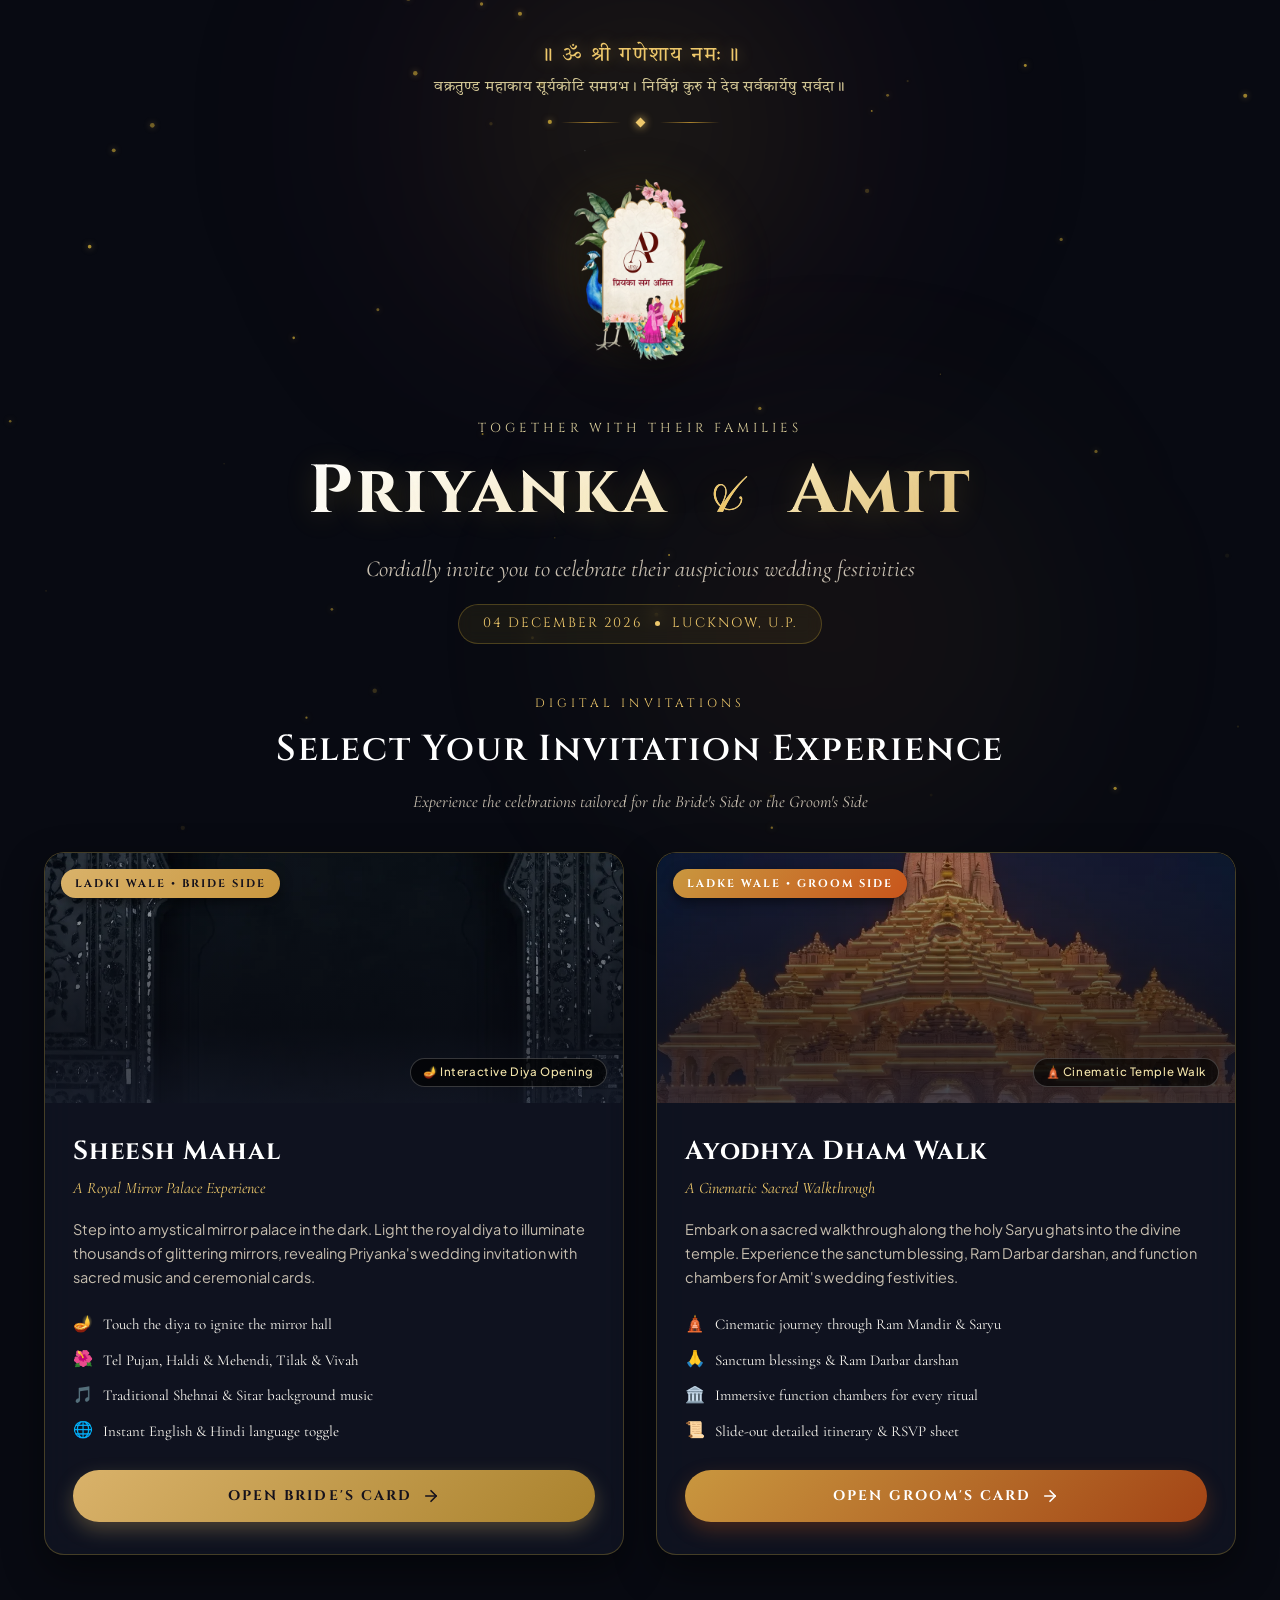
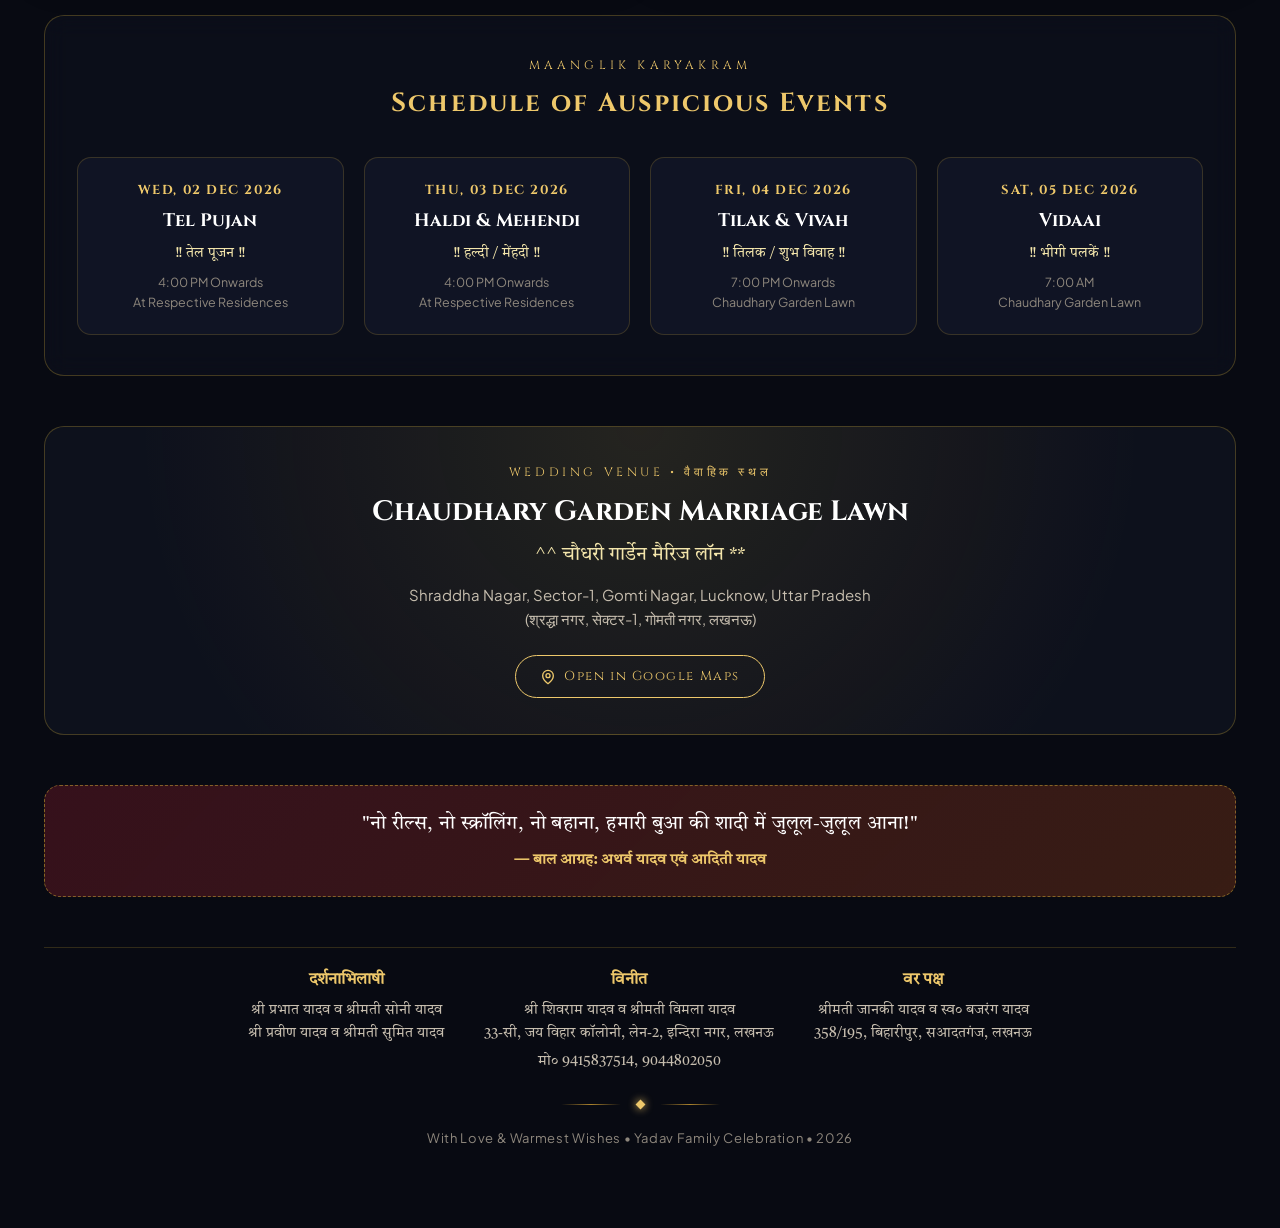
==== index.html @ cad9c24d "Initial commit: Wedding invitation replication website with Bride and Groom cards" ====
<!doctype html>
<html lang="en">
<head>
<meta charset="utf-8">
<meta name="viewport" content="width=device-width, initial-scale=1, viewport-fit=cover">
<meta name="theme-color" content="#0B0E17">
<title>Priyanka &amp; Amit — Royal Wedding Invitation | 04 December 2026</title>
<meta name="description" content="Wedding celebration invitation of Priyanka Yadav and Amit Yadav. Explore the Bride's Sheesh Mahal card and Groom's Ayodhya Dham card.">

<!-- Favicon -->
<link rel="icon" type="image/png" href="assets/images/logo-500.png">

<!-- Google Fonts -->
<link rel="preconnect" href="https://fonts.googleapis.com">
<link rel="preconnect" href="https://fonts.gstatic.com" crossorigin>
<link href="https://fonts.googleapis.com/css2?family=Cinzel:wght@400;500;600;700;800&family=Cormorant+Garamond:ital,wght@0,300;0,400;0,500;0,600;0,700;1,400;1,600&family=Pinyon+Script&family=Tiro+Devanagari+Hindi:ital@0;1&family=Plus+Jakarta+Sans:wght@300;400;500;600&display=swap" rel="stylesheet">

<style>
/* CSS RESET & VARIABLES */
*, *::before, *::after {
  box-sizing: border-box;
  margin: 0;
  padding: 0;
}

:root {
  --bg-deep: #080a12;
  --bg-card: rgba(18, 22, 36, 0.75);
  --bg-card-hover: rgba(26, 32, 52, 0.9);
  --gold-primary: #d4af37;
  --gold-light: #f3e5ab;
  --gold-bright: #eec86b;
  --gold-dark: #aa822d;
  --accent-red: #8b1e2f;
  --accent-glow: rgba(212, 175, 55, 0.35);
  --text-primary: #fcf9f2;
  --text-muted: #c7beaf;
  --text-dim: #8e877d;
  --border-gold: rgba(212, 175, 55, 0.28);
  --border-gold-hover: rgba(212, 175, 55, 0.7);
  --radius-card: 20px;
  --radius-btn: 9999px;
  --transition: all 0.35s cubic-bezier(0.16, 1, 0.3, 1);
}

body {
  font-family: 'Cormorant Garamond', Georgia, serif;
  background-color: var(--bg-deep);
  color: var(--text-primary);
  line-height: 1.6;
  min-height: 100vh;
  position: relative;
  overflow-x: hidden;
  -webkit-font-smoothing: antialiased;
}

/* CANVAS FOR FLOATING GOLD PARTICLES */
#starsCanvas {
  position: fixed;
  top: 0;
  left: 0;
  width: 100%;
  height: 100%;
  pointer-events: none;
  z-index: 1;
}

/* BACKGROUND LIGHTING GLOWS */
.bg-glow-1 {
  position: fixed;
  top: -10vw;
  left: 20%;
  width: 60vw;
  height: 40vw;
  background: radial-gradient(circle, rgba(212, 175, 55, 0.12) 0%, rgba(139, 30, 47, 0.05) 50%, transparent 80%);
  filter: blur(80px);
  pointer-events: none;
  z-index: 0;
}

.bg-glow-2 {
  position: fixed;
  bottom: 5%;
  right: 10%;
  width: 50vw;
  height: 35vw;
  background: radial-gradient(circle, rgba(200, 85, 27, 0.08) 0%, rgba(212, 175, 55, 0.04) 50%, transparent 75%);
  filter: blur(90px);
  pointer-events: none;
  z-index: 0;
}

/* MAIN CONTAINER */
.page-wrapper {
  position: relative;
  z-index: 2;
  max-width: 1240px;
  margin: 0 auto;
  padding: 40px 24px 80px;
}

/* TOP GANESH BANNER */
.top-shloka {
  text-align: center;
  margin-bottom: 24px;
}
.om-symbol {
  font-family: 'Tiro Devanagari Hindi', serif;
  font-size: 20px;
  color: var(--gold-bright);
  letter-spacing: 0.1em;
  margin-bottom: 4px;
  text-shadow: 0 0 16px rgba(238, 200, 107, 0.4);
}
.shloka-text {
  font-family: 'Tiro Devanagari Hindi', serif;
  font-size: 14.5px;
  color: var(--gold-light);
  opacity: 0.85;
  letter-spacing: 0.03em;
  max-width: 600px;
  margin: 0 auto;
}

/* ORNAMENTAL DIVIDERS */
.ornament {
  display: flex;
  align-items: center;
  justify-content: center;
  gap: 16px;
  margin: 20px auto;
  color: var(--gold-dark);
}
.ornament::before, .ornament::after {
  content: '';
  height: 1px;
  width: 60px;
  background: linear-gradient(90deg, transparent, var(--gold-dark), transparent);
}
.ornament-diamond {
  width: 7px;
  height: 7px;
  background: var(--gold-bright);
  transform: rotate(45deg);
  box-shadow: 0 0 8px var(--gold-bright);
}

/* HERO SECTION */
.hero-section {
  text-align: center;
  margin-bottom: 50px;
}

.logo-container {
  display: inline-block;
  position: relative;
  margin-bottom: 24px;
}
.logo-halo {
  position: absolute;
  top: 50%;
  left: 50%;
  transform: translate(-50%, -50%);
  width: 220px;
  height: 220px;
  border-radius: 50%;
  background: radial-gradient(circle, rgba(212, 175, 55, 0.22) 0%, transparent 70%);
  filter: blur(20px);
  z-index: -1;
  animation: pulseHalo 4s ease-in-out infinite alternate;
}
@keyframes pulseHalo {
  0% { transform: translate(-50%, -50%) scale(0.95); opacity: 0.7; }
  100% { transform: translate(-50%, -50%) scale(1.15); opacity: 1; }
}

.wedding-logo {
  max-width: 190px;
  height: auto;
  display: block;
  margin: 0 auto;
  filter: drop-shadow(0 8px 24px rgba(0, 0, 0, 0.65));
  transition: var(--transition);
}
.wedding-logo:hover {
  transform: scale(1.03);
}

.sub-invite-text {
  font-family: 'Cinzel', serif;
  font-size: 13px;
  letter-spacing: 0.3em;
  color: var(--gold-light);
  text-transform: uppercase;
  margin-bottom: 12px;
  opacity: 0.9;
}

.couple-names {
  font-family: 'Cinzel', 'Cormorant Garamond', serif;
  font-size: clamp(38px, 6.5vw, 68px);
  font-weight: 700;
  letter-spacing: 0.04em;
  line-height: 1.15;
  margin-bottom: 14px;
  background: linear-gradient(135deg, #fff 25%, #f6e5b5 60%, #c9973f 100%);
  -webkit-background-clip: text;
  -webkit-text-fill-color: transparent;
  text-shadow: 0 4px 30px rgba(212, 175, 55, 0.2);
}
.couple-ampersand {
  font-family: 'Pinyon Script', cursive;
  font-size: 1.1em;
  font-weight: 400;
  display: inline-block;
  padding: 0 10px;
  color: var(--gold-bright);
  -webkit-text-fill-color: var(--gold-bright);
}

.wedding-tagline {
  font-family: 'Cormorant Garamond', serif;
  font-size: clamp(18px, 2.5vw, 23px);
  font-style: italic;
  color: var(--text-muted);
  max-width: 650px;
  margin: 0 auto 16px;
}

.date-location-badge {
  display: inline-flex;
  align-items: center;
  gap: 12px;
  padding: 8px 24px;
  border-radius: var(--radius-btn);
  background: rgba(212, 175, 55, 0.08);
  border: 1px solid var(--border-gold);
  font-family: 'Cinzel', serif;
  font-size: 13.5px;
  letter-spacing: 0.15em;
  color: var(--gold-bright);
  backdrop-filter: blur(8px);
}
.dot-sep {
  width: 5px;
  height: 5px;
  background: var(--gold-bright);
  border-radius: 50%;
}

/* SECTION TITLE */
.cards-section-header {
  text-align: center;
  margin-bottom: 36px;
}
.section-kicker {
  font-family: 'Cinzel', serif;
  font-size: 12px;
  letter-spacing: 0.35em;
  color: var(--gold-bright);
  text-transform: uppercase;
  margin-bottom: 8px;
}
.section-title {
  font-family: 'Cinzel', serif;
  font-size: clamp(26px, 3.8vw, 36px);
  font-weight: 600;
  letter-spacing: 0.05em;
  color: #fff;
  margin-bottom: 10px;
}
.section-subtitle {
  font-size: 17px;
  color: var(--text-muted);
  font-style: italic;
}

/* CARDS GRID */
.cards-grid {
  display: grid;
  grid-template-columns: repeat(2, 1fr);
  gap: 32px;
  margin-bottom: 60px;
}

@media (max-width: 860px) {
  .cards-grid {
    grid-template-columns: 1fr;
    max-width: 540px;
    margin-left: auto;
    margin-right: auto;
  }
}

/* INVITATION CARD */
.invite-card {
  position: relative;
  background: var(--bg-card);
  border: 1px solid var(--border-gold);
  border-radius: var(--radius-card);
  overflow: hidden;
  backdrop-filter: blur(16px);
  -webkit-backdrop-filter: blur(16px);
  display: flex;
  flex-direction: column;
  transition: var(--transition);
  box-shadow: 0 16px 40px rgba(0, 0, 0, 0.45);
}

.invite-card:hover {
  transform: translateY(-6px);
  border-color: var(--border-gold-hover);
  background: var(--bg-card-hover);
  box-shadow: 0 24px 60px rgba(212, 175, 55, 0.15), 0 8px 24px rgba(0, 0, 0, 0.6);
}

/* CARD IMAGE / PREVIEW HEADER */
.card-preview-media {
  position: relative;
  height: 250px;
  overflow: hidden;
  background: #000;
}
.card-img {
  width: 100%;
  height: 100%;
  object-fit: cover;
  object-position: center;
  transition: transform 0.8s cubic-bezier(0.16, 1, 0.3, 1);
  filter: brightness(0.9);
}
.invite-card:hover .card-img {
  transform: scale(1.06);
  filter: brightness(1);
}

.media-gradient {
  position: absolute;
  inset: 0;
  background: linear-gradient(180deg, rgba(8,10,18,0.2) 0%, rgba(8,10,18,0.7) 70%, var(--bg-card) 100%);
}

.side-badge {
  position: absolute;
  top: 16px;
  left: 16px;
  padding: 6px 14px;
  border-radius: var(--radius-btn);
  font-family: 'Cinzel', serif;
  font-size: 11px;
  font-weight: 700;
  letter-spacing: 0.18em;
  text-transform: uppercase;
  z-index: 2;
  box-shadow: 0 4px 12px rgba(0, 0, 0, 0.5);
  backdrop-filter: blur(8px);
}
.bride-badge {
  background: linear-gradient(135deg, #d9b26a, #c9973f);
  color: #14111c;
}
.groom-badge {
  background: linear-gradient(135deg, #c9973f, #c8551b);
  color: #ffffff;
}

.experience-tag {
  position: absolute;
  bottom: 16px;
  right: 16px;
  padding: 4px 12px;
  border-radius: var(--radius-btn);
  background: rgba(0, 0, 0, 0.65);
  border: 1px solid rgba(255, 255, 255, 0.2);
  color: #f3e5ab;
  font-family: 'Plus Jakarta Sans', sans-serif;
  font-size: 11.5px;
  font-weight: 500;
  letter-spacing: 0.05em;
  z-index: 2;
}

/* CARD CONTENT BODY */
.card-body {
  padding: 28px 28px 32px;
  display: flex;
  flex-direction: column;
  flex-grow: 1;
}

.card-title {
  font-family: 'Cinzel', serif;
  font-size: 26px;
  font-weight: 700;
  color: #fff;
  letter-spacing: 0.03em;
  margin-bottom: 4px;
}

.card-subtitle {
  font-size: 16px;
  color: var(--gold-bright);
  font-style: italic;
  margin-bottom: 16px;
}

.card-desc {
  font-family: 'Plus Jakarta Sans', sans-serif;
  font-size: 14.5px;
  line-height: 1.65;
  color: var(--text-muted);
  margin-bottom: 22px;
  flex-grow: 1;
}

.card-highlights {
  list-style: none;
  margin-bottom: 26px;
  display: flex;
  flex-direction: column;
  gap: 10px;
}
.card-highlights li {
  display: flex;
  align-items: center;
  gap: 10px;
  font-size: 15px;
  color: var(--text-primary);
}
.highlight-icon {
  color: var(--gold-bright);
  font-size: 16px;
  flex-shrink: 0;
}

/* CARD ACTION BUTTON */
.card-btn {
  display: flex;
  align-items: center;
  justify-content: center;
  gap: 10px;
  width: 100%;
  padding: 15px 24px;
  border-radius: var(--radius-btn);
  font-family: 'Cinzel', serif;
  font-size: 14px;
  font-weight: 700;
  letter-spacing: 0.15em;
  text-transform: uppercase;
  text-decoration: none;
  transition: var(--transition);
  position: relative;
  overflow: hidden;
}

.bride-btn {
  background: linear-gradient(135deg, #d9b26a 0%, #aa822d 100%);
  color: #14111c;
  box-shadow: 0 8px 20px rgba(217, 178, 106, 0.3);
}
.bride-btn:hover {
  background: linear-gradient(135deg, #f2c976 0%, #d9b26a 100%);
  color: #0b0910;
  box-shadow: 0 10px 28px rgba(217, 178, 106, 0.5);
  transform: translateY(-2px);
}

.groom-btn {
  background: linear-gradient(135deg, #c9973f 0%, #a34415 100%);
  color: #fff;
  box-shadow: 0 8px 20px rgba(200, 85, 27, 0.3);
}
.groom-btn:hover {
  background: linear-gradient(135deg, #dfa94e 0%, #c8551b 100%);
  box-shadow: 0 10px 28px rgba(200, 85, 27, 0.5);
  transform: translateY(-2px);
}

/* FUNCTION SCHEDULE TIMELINE */
.timeline-section {
  background: rgba(14, 18, 30, 0.6);
  border: 1px solid var(--border-gold);
  border-radius: var(--radius-card);
  padding: 40px 32px;
  margin-bottom: 50px;
  backdrop-filter: blur(12px);
}
.timeline-header {
  text-align: center;
  margin-bottom: 32px;
}
.timeline-title {
  font-family: 'Cinzel', serif;
  font-size: 26px;
  color: var(--gold-bright);
  letter-spacing: 0.08em;
}

.timeline-grid {
  display: grid;
  grid-template-columns: repeat(4, 1fr);
  gap: 20px;
}
@media (max-width: 900px) {
  .timeline-grid {
    grid-template-columns: repeat(2, 1fr);
  }
}
@media (max-width: 520px) {
  .timeline-grid {
    grid-template-columns: 1fr;
  }
}

.timeline-item {
  background: rgba(22, 28, 46, 0.55);
  border: 1px solid rgba(212, 175, 55, 0.2);
  border-radius: 14px;
  padding: 22px 18px;
  text-align: center;
  transition: var(--transition);
}
.timeline-item:hover {
  border-color: var(--gold-bright);
  background: rgba(30, 38, 64, 0.7);
  transform: translateY(-4px);
}
.timeline-date {
  font-family: 'Cinzel', serif;
  font-size: 13px;
  color: var(--gold-bright);
  letter-spacing: 0.12em;
  font-weight: 700;
  margin-bottom: 6px;
}
.timeline-fn {
  font-family: 'Cinzel', 'Tiro Devanagari Hindi', serif;
  font-size: 18px;
  font-weight: 700;
  color: #fff;
  margin-bottom: 6px;
}
.timeline-hindi {
  font-family: 'Tiro Devanagari Hindi', serif;
  font-size: 14px;
  color: var(--gold-light);
  margin-bottom: 8px;
}
.timeline-time {
  font-family: 'Plus Jakarta Sans', sans-serif;
  font-size: 12.5px;
  color: var(--text-dim);
}

/* VENUE & DIRECTIONS */
.venue-box {
  background: radial-gradient(circle at 50% 0%, rgba(212, 175, 55, 0.12), transparent 75%), rgba(18, 22, 36, 0.6);
  border: 1px solid var(--border-gold);
  border-radius: var(--radius-card);
  padding: 36px 32px;
  text-align: center;
  margin-bottom: 50px;
}
.venue-kicker {
  font-family: 'Cinzel', serif;
  font-size: 12px;
  letter-spacing: 0.3em;
  color: var(--gold-bright);
  text-transform: uppercase;
  margin-bottom: 8px;
}
.venue-name {
  font-family: 'Cinzel', serif;
  font-size: 28px;
  color: #fff;
  font-weight: 700;
  margin-bottom: 6px;
}
.venue-name-hi {
  font-family: 'Tiro Devanagari Hindi', serif;
  font-size: 19px;
  color: var(--gold-light);
  margin-bottom: 12px;
}
.venue-address {
  font-family: 'Plus Jakarta Sans', sans-serif;
  font-size: 15px;
  color: var(--text-muted);
  max-width: 580px;
  margin: 0 auto 24px;
}
.venue-map-btn {
  display: inline-flex;
  align-items: center;
  gap: 8px;
  padding: 10px 24px;
  border-radius: var(--radius-btn);
  background: transparent;
  border: 1px solid var(--gold-bright);
  color: var(--gold-bright);
  font-family: 'Cinzel', serif;
  font-size: 13px;
  letter-spacing: 0.12em;
  text-decoration: none;
  transition: var(--transition);
}
.venue-map-btn:hover {
  background: var(--gold-bright);
  color: #0b0910;
  box-shadow: 0 4px 20px rgba(212, 175, 55, 0.4);
}

/* BAL AAGRAH BANNER */
.bal-aagrah {
  background: linear-gradient(135deg, rgba(139, 30, 47, 0.35) 0%, rgba(200, 85, 27, 0.25) 100%);
  border: 1px dashed rgba(212, 175, 55, 0.5);
  border-radius: 16px;
  padding: 24px 28px;
  text-align: center;
  margin-bottom: 50px;
}
.bal-quote {
  font-family: 'Tiro Devanagari Hindi', serif;
  font-size: 19px;
  color: #fff;
  letter-spacing: 0.02em;
  line-height: 1.6;
  margin-bottom: 8px;
}
.bal-author {
  font-family: 'Tiro Devanagari Hindi', serif;
  font-size: 14.5px;
  color: var(--gold-bright);
  font-weight: 600;
}

/* FOOTER & FAMILY DETAILS */
.footer-section {
  text-align: center;
  padding-top: 20px;
  border-top: 1px solid rgba(212, 175, 55, 0.2);
}
.family-credits {
  display: flex;
  justify-content: center;
  flex-wrap: wrap;
  gap: 40px;
  margin-bottom: 28px;
}
.family-block h4 {
  font-family: 'Tiro Devanagari Hindi', serif;
  font-size: 16px;
  color: var(--gold-bright);
  margin-bottom: 6px;
}
.family-block p {
  font-family: 'Tiro Devanagari Hindi', serif;
  font-size: 14px;
  color: var(--text-muted);
  line-height: 1.6;
}
.contact-numbers {
  font-family: 'Plus Jakarta Sans', sans-serif;
  font-size: 14px;
  color: var(--gold-light);
  margin-top: 6px;
}

.copyright-text {
  font-family: 'Plus Jakarta Sans', sans-serif;
  font-size: 13px;
  color: var(--text-dim);
  letter-spacing: 0.05em;
}
</style>
</head>
<body>

<!-- FLOATING STARS CANVAS -->
<canvas id="starsCanvas"></canvas>

<!-- AMBIENT GLOWS -->
<div class="bg-glow-1"></div>
<div class="bg-glow-2"></div>

<div class="page-wrapper">

  <!-- TOP SHLOKA -->
  <header class="top-shloka">
    <div class="om-symbol">॥ ॐ श्री गणेशाय नमः ॥</div>
    <div class="shloka-text">
      वक्रतुण्ड महाकाय सूर्यकोटि समप्रभ। निर्विघ्नं कुरु मे देव सर्वकार्येषु सर्वदा॥
    </div>
    <div class="ornament"><div class="ornament-diamond"></div></div>
  </header>

  <!-- HERO SECTION -->
  <section class="hero-section">
    <div class="logo-container">
      <div class="logo-halo"></div>
      <img src="assets/images/logo.png" alt="Wedding Logo" class="wedding-logo">
    </div>

    <p class="sub-invite-text">Together with their families</p>
    
    <h1 class="couple-names">
      Priyanka <span class="couple-ampersand">&amp;</span> Amit
    </h1>
    
    <p class="wedding-tagline">
      Cordially invite you to celebrate their auspicious wedding festivities
    </p>

    <div class="date-location-badge">
      <span>04 DECEMBER 2026</span>
      <span class="dot-sep"></span>
      <span>LUCKNOW, U.P.</span>
    </div>
  </section>

  <!-- CARDS SECTION HEADER -->
  <div class="cards-section-header">
    <div class="section-kicker">Digital Invitations</div>
    <h2 class="section-title">Select Your Invitation Experience</h2>
    <p class="section-subtitle">Experience the celebrations tailored for the Bride's Side or the Groom's Side</p>
  </div>

  <!-- THE TWO INTERACTIVE CARDS -->
  <div class="cards-grid">

    <!-- CARD 1: BRIDE SIDE (SHEESH MAHAL) -->
    <div class="invite-card">
      <div class="card-preview-media">
        <span class="side-badge bride-badge">Ladki Wale • Bride Side</span>
        <span class="experience-tag">🪔 Interactive Diya Opening</span>
        <img src="assets/themes/sheesh-mahal/closed.webp" alt="Sheesh Mahal Mirror Palace" class="card-img">
        <div class="media-gradient"></div>
      </div>
      <div class="card-body">
        <h3 class="card-title">Sheesh Mahal</h3>
        <p class="card-subtitle">A Royal Mirror Palace Experience</p>
        <p class="card-desc">
          Step into a mystical mirror palace in the dark. Light the royal diya to illuminate thousands of glittering mirrors, revealing Priyanka's wedding invitation with sacred music and ceremonial cards.
        </p>
        <ul class="card-highlights">
          <li><span class="highlight-icon">🪔</span> Touch the diya to ignite the mirror hall</li>
          <li><span class="highlight-icon">🌺</span> Tel Pujan, Haldi &amp; Mehendi, Tilak &amp; Vivah</li>
          <li><span class="highlight-icon">🎵</span> Traditional Shehnai &amp; Sitar background music</li>
          <li><span class="highlight-icon">🌐</span> Instant English &amp; Hindi language toggle</li>
        </ul>
        <a href="bride.html" class="card-btn bride-btn">
          <span>Open Bride's Card</span>
          <svg width="18" height="18" viewBox="0 0 24 24" fill="none" stroke="currentColor" stroke-width="2.2" stroke-linecap="round" stroke-linejoin="round"><path d="M5 12h14"></path><path d="m12 5 7 7-7 7"></path></svg>
        </a>
      </div>
    </div>

    <!-- CARD 2: GROOM SIDE (AYODHYA DHAM WALK) -->
    <div class="invite-card">
      <div class="card-preview-media">
        <span class="side-badge groom-badge">Ladke Wale • Groom Side</span>
        <span class="experience-tag">🛕 Cinematic Temple Walk</span>
        <img src="assets/walks/walk-ram-mandir/film-a2-poster.webp" alt="Ayodhya Ram Mandir Walk" class="card-img">
        <div class="media-gradient"></div>
      </div>
      <div class="card-body">
        <h3 class="card-title">Ayodhya Dham Walk</h3>
        <p class="card-subtitle">A Cinematic Sacred Walkthrough</p>
        <p class="card-desc">
          Embark on a sacred walkthrough along the holy Saryu ghats into the divine temple. Experience the sanctum blessing, Ram Darbar darshan, and function chambers for Amit's wedding festivities.
        </p>
        <ul class="card-highlights">
          <li><span class="highlight-icon">🛕</span> Cinematic journey through Ram Mandir &amp; Saryu</li>
          <li><span class="highlight-icon">🙏</span> Sanctum blessings &amp; Ram Darbar darshan</li>
          <li><span class="highlight-icon">🏛️</span> Immersive function chambers for every ritual</li>
          <li><span class="highlight-icon">📜</span> Slide-out detailed itinerary &amp; RSVP sheet</li>
        </ul>
        <a href="groom.html" class="card-btn groom-btn">
          <span>Open Groom's Card</span>
          <svg width="18" height="18" viewBox="0 0 24 24" fill="none" stroke="currentColor" stroke-width="2.2" stroke-linecap="round" stroke-linejoin="round"><path d="M5 12h14"></path><path d="m12 5 7 7-7 7"></path></svg>
        </a>
      </div>
    </div>

  </div>

  <!-- TIMELINE SECTION -->
  <section class="timeline-section">
    <div class="timeline-header">
      <div class="section-kicker">Maanglik Karyakram</div>
      <h3 class="timeline-title">Schedule of Auspicious Events</h3>
    </div>
    <div class="timeline-grid">
      <div class="timeline-item">
        <div class="timeline-date">WED, 02 DEC 2026</div>
        <div class="timeline-fn">Tel Pujan</div>
        <div class="timeline-hindi">!! तेल पूजन !!</div>
        <div class="timeline-time">4:00 PM Onwards<br>At Respective Residences</div>
      </div>
      <div class="timeline-item">
        <div class="timeline-date">THU, 03 DEC 2026</div>
        <div class="timeline-fn">Haldi &amp; Mehendi</div>
        <div class="timeline-hindi">!! हल्दी / मेंहदी !!</div>
        <div class="timeline-time">4:00 PM Onwards<br>At Respective Residences</div>
      </div>
      <div class="timeline-item">
        <div class="timeline-date">FRI, 04 DEC 2026</div>
        <div class="timeline-fn">Tilak &amp; Vivah</div>
        <div class="timeline-hindi">!! तिलक / शुभ विवाह !!</div>
        <div class="timeline-time">7:00 PM Onwards<br>Chaudhary Garden Lawn</div>
      </div>
      <div class="timeline-item">
        <div class="timeline-date">SAT, 05 DEC 2026</div>
        <div class="timeline-fn">Vidaai</div>
        <div class="timeline-hindi">!! भीगी पलकें !!</div>
        <div class="timeline-time">7:00 AM<br>Chaudhary Garden Lawn</div>
      </div>
    </div>
  </section>

  <!-- VENUE SECTION -->
  <section class="venue-box">
    <div class="venue-kicker">Wedding Venue • वैवाहिक स्थल</div>
    <h3 class="venue-name">Chaudhary Garden Marriage Lawn</h3>
    <p class="venue-name-hi">^^ चौधरी गार्डेन मैरिज लॉन **</p>
    <p class="venue-address">
      Shraddha Nagar, Sector-1, Gomti Nagar, Lucknow, Uttar Pradesh<br>
      (श्रद्धा नगर, सेक्टर-1, गोमती नगर, लखनऊ)
    </p>
    <a href="https://www.google.com/maps/search/?api=1&query=Chaudhary+Garden+Marriage+Lawn+Shraddha+Nagar+Sector+1+Gomti+Nagar+Lucknow" target="_blank" rel="noopener" class="venue-map-btn">
      <svg width="16" height="16" viewBox="0 0 24 24" fill="none" stroke="currentColor" stroke-width="2" stroke-linecap="round" stroke-linejoin="round"><path d="M20 10c0 6-8 12-8 12s-8-6-8-12a8 8 0 0 1 16 0Z"></path><circle cx="12" cy="10" r="3"></circle></svg>
      <span>Open in Google Maps</span>
    </a>
  </section>

  <!-- BAL AAGRAH -->
  <div class="bal-aagrah">
    <p class="bal-quote">
      "नो रील्स, नो स्क्रॉलिंग, नो बहाना, हमारी बुआ की शादी में जुलूल-जुलूल आना!"
    </p>
    <p class="bal-author">
      — बाल आग्रह: अथर्व यादव एवं आदिती यादव
    </p>
  </div>

  <!-- FOOTER & FAMILY CREDITS -->
  <footer class="footer-section">
    <div class="family-credits">
      <div class="family-block">
        <h4>दर्शनाभिलाषी</h4>
        <p>श्री प्रभात यादव व श्रीमती सोनी यादव</p>
        <p>श्री प्रवीण यादव व श्रीमती सुमित यादव</p>
      </div>
      <div class="family-block">
        <h4>विनीत</h4>
        <p>श्री शिवराम यादव व श्रीमती विमला यादव</p>
        <p>33-सी, जय विहार कॉलोनी, लेन-2, इन्दिरा नगर, लखनऊ</p>
        <p class="contact-numbers">मो० 9415837514, 9044802050</p>
      </div>
      <div class="family-block">
        <h4>वर पक्ष</h4>
        <p>श्रीमती जानकी यादव व स्व० बजरंग यादव</p>
        <p>358/195, बिहारीपुर, सआदतगंज, लखनऊ</p>
      </div>
    </div>
    <div class="ornament"><div class="ornament-diamond"></div></div>
    <p class="copyright-text">
      With Love &amp; Warmest Wishes • Yadav Family Celebration • 2026
    </p>
  </footer>

</div>

<!-- BACKGROUND CANVAS PARTICLES SCRIPT -->
<script>
(function() {
  const canvas = document.getElementById('starsCanvas');
  const ctx = canvas.getContext('2d');
  let width, height;
  let particles = [];

  function resize() {
    width = canvas.width = window.innerWidth;
    height = canvas.height = window.innerHeight;
  }
  window.addEventListener('resize', resize);
  resize();

  class Particle {
    constructor() {
      this.reset();
    }
    reset() {
      this.x = Math.random() * width;
      this.y = Math.random() * height;
      this.size = Math.random() * 2 + 0.5;
      this.alpha = Math.random() * 0.7 + 0.1;
      this.fadeSpeed = Math.random() * 0.01 + 0.003;
      this.fadingOut = Math.random() > 0.5;
      this.vx = (Math.random() - 0.5) * 0.25;
      this.vy = -(Math.random() * 0.35 + 0.1);
    }
    update() {
      this.x += this.vx;
      this.y += this.vy;
      if (this.fadingOut) {
        this.alpha -= this.fadeSpeed;
        if (this.alpha <= 0.05) this.fadingOut = false;
      } else {
        this.alpha += this.fadeSpeed;
        if (this.alpha >= 0.8) this.fadingOut = true;
      }
      if (this.y < -10 || this.x < -10 || this.x > width + 10) {
        this.reset();
        this.y = height + 10;
      }
    }
    draw() {
      ctx.beginPath();
      ctx.arc(this.x, this.y, this.size, 0, Math.PI * 2);
      ctx.fillStyle = `rgba(212, 175, 55, ${this.alpha})`;
      ctx.shadowBlur = 6;
      ctx.shadowColor = 'rgba(238, 200, 107, 0.7)';
      ctx.fill();
      ctx.shadowBlur = 0;
    }
  }

  for (let i = 0; i < 45; i++) {
    particles.push(new Particle());
  }

  function animate() {
    ctx.clearRect(0, 0, width, height);
    for (let p of particles) {
      p.update();
      p.draw();
    }
    requestAnimationFrame(animate);
  }
  animate();
})();
</script>
</body>
</html>
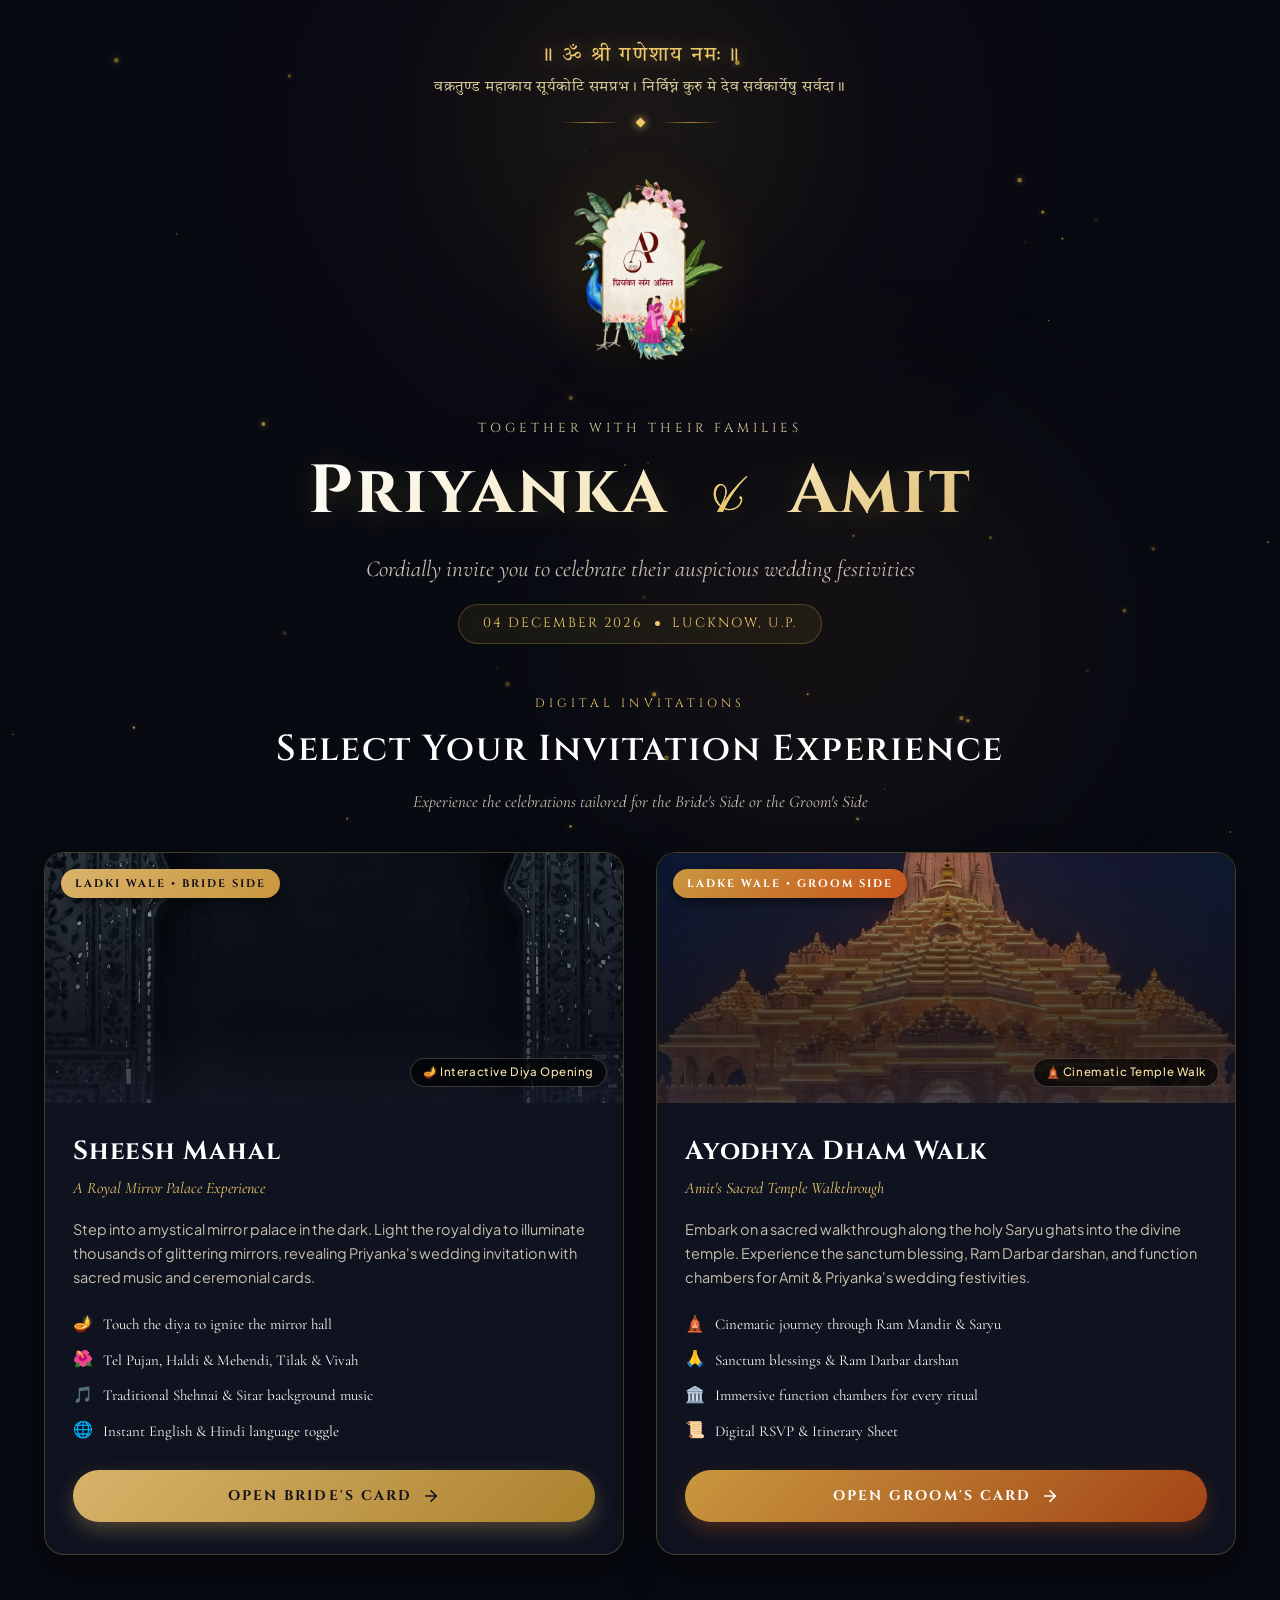
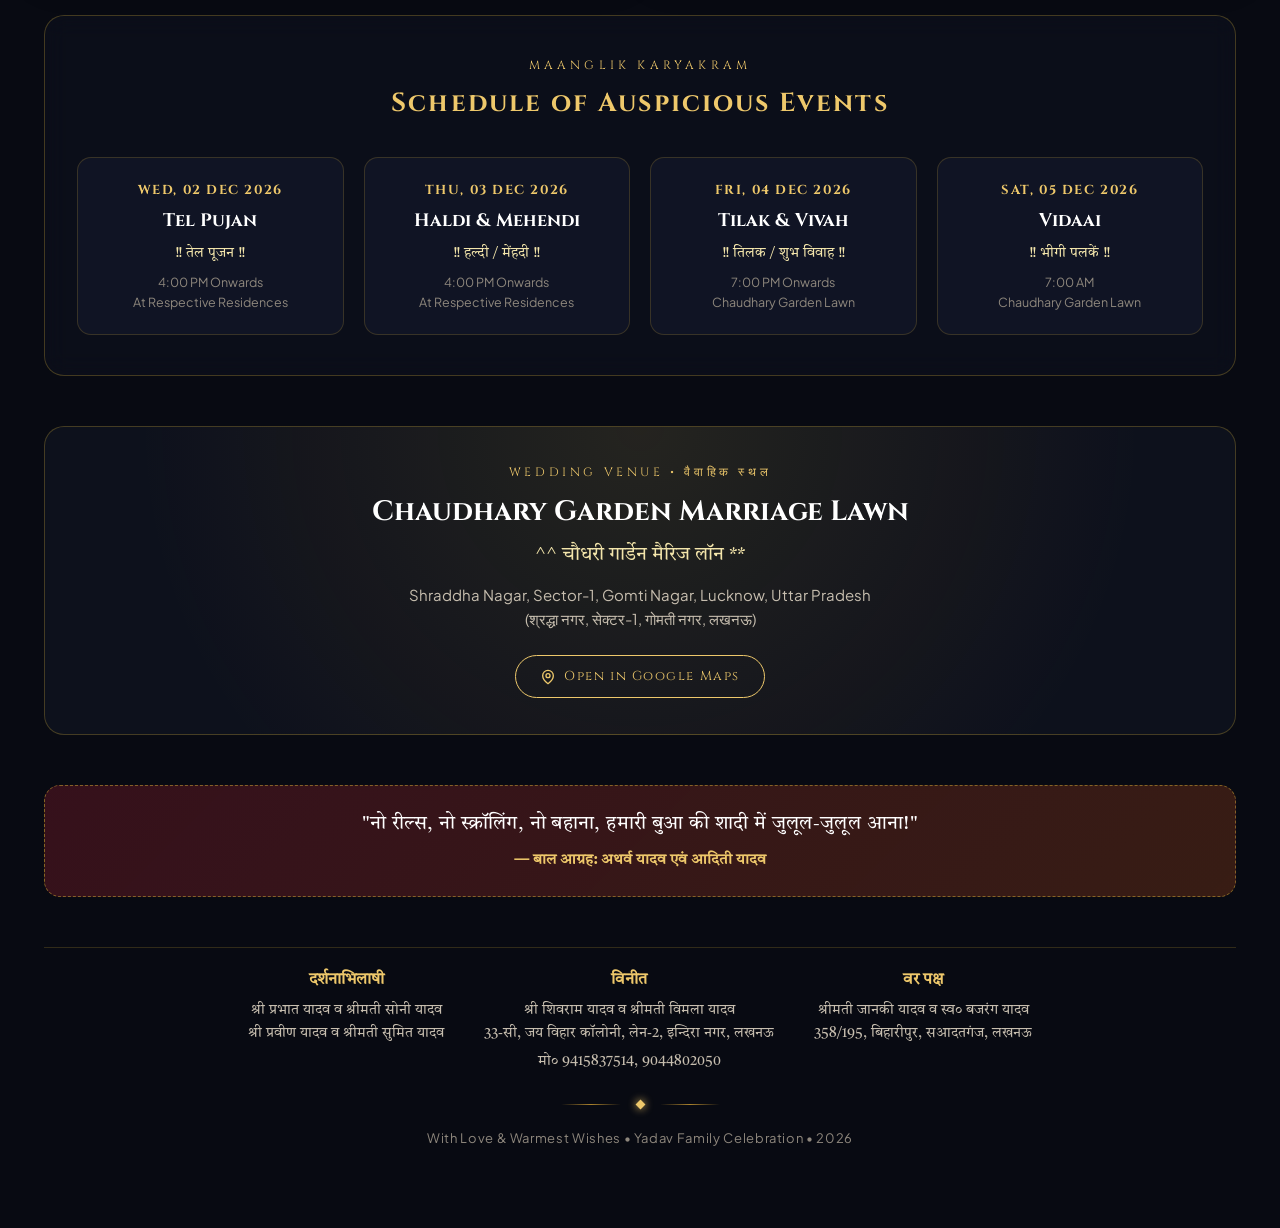
==== commit 81dc5a56: "Separate HTML, CSS, and JS; add wedding-details.txt; display Groom first on groom card" ====
--- a/index.html
+++ b/index.html
@@ -15,664 +15,7 @@
 <link rel="preconnect" href="https://fonts.gstatic.com" crossorigin>
 <link href="https://fonts.googleapis.com/css2?family=Cinzel:wght@400;500;600;700;800&family=Cormorant+Garamond:ital,wght@0,300;0,400;0,500;0,600;0,700;1,400;1,600&family=Pinyon+Script&family=Tiro+Devanagari+Hindi:ital@0;1&family=Plus+Jakarta+Sans:wght@300;400;500;600&display=swap" rel="stylesheet">
 
-<style>
-/* CSS RESET & VARIABLES */
-*, *::before, *::after {
-  box-sizing: border-box;
-  margin: 0;
-  padding: 0;
-}
-
-:root {
-  --bg-deep: #080a12;
-  --bg-card: rgba(18, 22, 36, 0.75);
-  --bg-card-hover: rgba(26, 32, 52, 0.9);
-  --gold-primary: #d4af37;
-  --gold-light: #f3e5ab;
-  --gold-bright: #eec86b;
-  --gold-dark: #aa822d;
-  --accent-red: #8b1e2f;
-  --accent-glow: rgba(212, 175, 55, 0.35);
-  --text-primary: #fcf9f2;
-  --text-muted: #c7beaf;
-  --text-dim: #8e877d;
-  --border-gold: rgba(212, 175, 55, 0.28);
-  --border-gold-hover: rgba(212, 175, 55, 0.7);
-  --radius-card: 20px;
-  --radius-btn: 9999px;
-  --transition: all 0.35s cubic-bezier(0.16, 1, 0.3, 1);
-}
-
-body {
-  font-family: 'Cormorant Garamond', Georgia, serif;
-  background-color: var(--bg-deep);
-  color: var(--text-primary);
-  line-height: 1.6;
-  min-height: 100vh;
-  position: relative;
-  overflow-x: hidden;
-  -webkit-font-smoothing: antialiased;
-}
-
-/* CANVAS FOR FLOATING GOLD PARTICLES */
-#starsCanvas {
-  position: fixed;
-  top: 0;
-  left: 0;
-  width: 100%;
-  height: 100%;
-  pointer-events: none;
-  z-index: 1;
-}
-
-/* BACKGROUND LIGHTING GLOWS */
-.bg-glow-1 {
-  position: fixed;
-  top: -10vw;
-  left: 20%;
-  width: 60vw;
-  height: 40vw;
-  background: radial-gradient(circle, rgba(212, 175, 55, 0.12) 0%, rgba(139, 30, 47, 0.05) 50%, transparent 80%);
-  filter: blur(80px);
-  pointer-events: none;
-  z-index: 0;
-}
-
-.bg-glow-2 {
-  position: fixed;
-  bottom: 5%;
-  right: 10%;
-  width: 50vw;
-  height: 35vw;
-  background: radial-gradient(circle, rgba(200, 85, 27, 0.08) 0%, rgba(212, 175, 55, 0.04) 50%, transparent 75%);
-  filter: blur(90px);
-  pointer-events: none;
-  z-index: 0;
-}
-
-/* MAIN CONTAINER */
-.page-wrapper {
-  position: relative;
-  z-index: 2;
-  max-width: 1240px;
-  margin: 0 auto;
-  padding: 40px 24px 80px;
-}
-
-/* TOP GANESH BANNER */
-.top-shloka {
-  text-align: center;
-  margin-bottom: 24px;
-}
-.om-symbol {
-  font-family: 'Tiro Devanagari Hindi', serif;
-  font-size: 20px;
-  color: var(--gold-bright);
-  letter-spacing: 0.1em;
-  margin-bottom: 4px;
-  text-shadow: 0 0 16px rgba(238, 200, 107, 0.4);
-}
-.shloka-text {
-  font-family: 'Tiro Devanagari Hindi', serif;
-  font-size: 14.5px;
-  color: var(--gold-light);
-  opacity: 0.85;
-  letter-spacing: 0.03em;
-  max-width: 600px;
-  margin: 0 auto;
-}
-
-/* ORNAMENTAL DIVIDERS */
-.ornament {
-  display: flex;
-  align-items: center;
-  justify-content: center;
-  gap: 16px;
-  margin: 20px auto;
-  color: var(--gold-dark);
-}
-.ornament::before, .ornament::after {
-  content: '';
-  height: 1px;
-  width: 60px;
-  background: linear-gradient(90deg, transparent, var(--gold-dark), transparent);
-}
-.ornament-diamond {
-  width: 7px;
-  height: 7px;
-  background: var(--gold-bright);
-  transform: rotate(45deg);
-  box-shadow: 0 0 8px var(--gold-bright);
-}
-
-/* HERO SECTION */
-.hero-section {
-  text-align: center;
-  margin-bottom: 50px;
-}
-
-.logo-container {
-  display: inline-block;
-  position: relative;
-  margin-bottom: 24px;
-}
-.logo-halo {
-  position: absolute;
-  top: 50%;
-  left: 50%;
-  transform: translate(-50%, -50%);
-  width: 220px;
-  height: 220px;
-  border-radius: 50%;
-  background: radial-gradient(circle, rgba(212, 175, 55, 0.22) 0%, transparent 70%);
-  filter: blur(20px);
-  z-index: -1;
-  animation: pulseHalo 4s ease-in-out infinite alternate;
-}
-@keyframes pulseHalo {
-  0% { transform: translate(-50%, -50%) scale(0.95); opacity: 0.7; }
-  100% { transform: translate(-50%, -50%) scale(1.15); opacity: 1; }
-}
-
-.wedding-logo {
-  max-width: 190px;
-  height: auto;
-  display: block;
-  margin: 0 auto;
-  filter: drop-shadow(0 8px 24px rgba(0, 0, 0, 0.65));
-  transition: var(--transition);
-}
-.wedding-logo:hover {
-  transform: scale(1.03);
-}
-
-.sub-invite-text {
-  font-family: 'Cinzel', serif;
-  font-size: 13px;
-  letter-spacing: 0.3em;
-  color: var(--gold-light);
-  text-transform: uppercase;
-  margin-bottom: 12px;
-  opacity: 0.9;
-}
-
-.couple-names {
-  font-family: 'Cinzel', 'Cormorant Garamond', serif;
-  font-size: clamp(38px, 6.5vw, 68px);
-  font-weight: 700;
-  letter-spacing: 0.04em;
-  line-height: 1.15;
-  margin-bottom: 14px;
-  background: linear-gradient(135deg, #fff 25%, #f6e5b5 60%, #c9973f 100%);
-  -webkit-background-clip: text;
-  -webkit-text-fill-color: transparent;
-  text-shadow: 0 4px 30px rgba(212, 175, 55, 0.2);
-}
-.couple-ampersand {
-  font-family: 'Pinyon Script', cursive;
-  font-size: 1.1em;
-  font-weight: 400;
-  display: inline-block;
-  padding: 0 10px;
-  color: var(--gold-bright);
-  -webkit-text-fill-color: var(--gold-bright);
-}
-
-.wedding-tagline {
-  font-family: 'Cormorant Garamond', serif;
-  font-size: clamp(18px, 2.5vw, 23px);
-  font-style: italic;
-  color: var(--text-muted);
-  max-width: 650px;
-  margin: 0 auto 16px;
-}
-
-.date-location-badge {
-  display: inline-flex;
-  align-items: center;
-  gap: 12px;
-  padding: 8px 24px;
-  border-radius: var(--radius-btn);
-  background: rgba(212, 175, 55, 0.08);
-  border: 1px solid var(--border-gold);
-  font-family: 'Cinzel', serif;
-  font-size: 13.5px;
-  letter-spacing: 0.15em;
-  color: var(--gold-bright);
-  backdrop-filter: blur(8px);
-}
-.dot-sep {
-  width: 5px;
-  height: 5px;
-  background: var(--gold-bright);
-  border-radius: 50%;
-}
-
-/* SECTION TITLE */
-.cards-section-header {
-  text-align: center;
-  margin-bottom: 36px;
-}
-.section-kicker {
-  font-family: 'Cinzel', serif;
-  font-size: 12px;
-  letter-spacing: 0.35em;
-  color: var(--gold-bright);
-  text-transform: uppercase;
-  margin-bottom: 8px;
-}
-.section-title {
-  font-family: 'Cinzel', serif;
-  font-size: clamp(26px, 3.8vw, 36px);
-  font-weight: 600;
-  letter-spacing: 0.05em;
-  color: #fff;
-  margin-bottom: 10px;
-}
-.section-subtitle {
-  font-size: 17px;
-  color: var(--text-muted);
-  font-style: italic;
-}
-
-/* CARDS GRID */
-.cards-grid {
-  display: grid;
-  grid-template-columns: repeat(2, 1fr);
-  gap: 32px;
-  margin-bottom: 60px;
-}
-
-@media (max-width: 860px) {
-  .cards-grid {
-    grid-template-columns: 1fr;
-    max-width: 540px;
-    margin-left: auto;
-    margin-right: auto;
-  }
-}
-
-/* INVITATION CARD */
-.invite-card {
-  position: relative;
-  background: var(--bg-card);
-  border: 1px solid var(--border-gold);
-  border-radius: var(--radius-card);
-  overflow: hidden;
-  backdrop-filter: blur(16px);
-  -webkit-backdrop-filter: blur(16px);
-  display: flex;
-  flex-direction: column;
-  transition: var(--transition);
-  box-shadow: 0 16px 40px rgba(0, 0, 0, 0.45);
-}
-
-.invite-card:hover {
-  transform: translateY(-6px);
-  border-color: var(--border-gold-hover);
-  background: var(--bg-card-hover);
-  box-shadow: 0 24px 60px rgba(212, 175, 55, 0.15), 0 8px 24px rgba(0, 0, 0, 0.6);
-}
-
-/* CARD IMAGE / PREVIEW HEADER */
-.card-preview-media {
-  position: relative;
-  height: 250px;
-  overflow: hidden;
-  background: #000;
-}
-.card-img {
-  width: 100%;
-  height: 100%;
-  object-fit: cover;
-  object-position: center;
-  transition: transform 0.8s cubic-bezier(0.16, 1, 0.3, 1);
-  filter: brightness(0.9);
-}
-.invite-card:hover .card-img {
-  transform: scale(1.06);
-  filter: brightness(1);
-}
-
-.media-gradient {
-  position: absolute;
-  inset: 0;
-  background: linear-gradient(180deg, rgba(8,10,18,0.2) 0%, rgba(8,10,18,0.7) 70%, var(--bg-card) 100%);
-}
-
-.side-badge {
-  position: absolute;
-  top: 16px;
-  left: 16px;
-  padding: 6px 14px;
-  border-radius: var(--radius-btn);
-  font-family: 'Cinzel', serif;
-  font-size: 11px;
-  font-weight: 700;
-  letter-spacing: 0.18em;
-  text-transform: uppercase;
-  z-index: 2;
-  box-shadow: 0 4px 12px rgba(0, 0, 0, 0.5);
-  backdrop-filter: blur(8px);
-}
-.bride-badge {
-  background: linear-gradient(135deg, #d9b26a, #c9973f);
-  color: #14111c;
-}
-.groom-badge {
-  background: linear-gradient(135deg, #c9973f, #c8551b);
-  color: #ffffff;
-}
-
-.experience-tag {
-  position: absolute;
-  bottom: 16px;
-  right: 16px;
-  padding: 4px 12px;
-  border-radius: var(--radius-btn);
-  background: rgba(0, 0, 0, 0.65);
-  border: 1px solid rgba(255, 255, 255, 0.2);
-  color: #f3e5ab;
-  font-family: 'Plus Jakarta Sans', sans-serif;
-  font-size: 11.5px;
-  font-weight: 500;
-  letter-spacing: 0.05em;
-  z-index: 2;
-}
-
-/* CARD CONTENT BODY */
-.card-body {
-  padding: 28px 28px 32px;
-  display: flex;
-  flex-direction: column;
-  flex-grow: 1;
-}
-
-.card-title {
-  font-family: 'Cinzel', serif;
-  font-size: 26px;
-  font-weight: 700;
-  color: #fff;
-  letter-spacing: 0.03em;
-  margin-bottom: 4px;
-}
-
-.card-subtitle {
-  font-size: 16px;
-  color: var(--gold-bright);
-  font-style: italic;
-  margin-bottom: 16px;
-}
-
-.card-desc {
-  font-family: 'Plus Jakarta Sans', sans-serif;
-  font-size: 14.5px;
-  line-height: 1.65;
-  color: var(--text-muted);
-  margin-bottom: 22px;
-  flex-grow: 1;
-}
-
-.card-highlights {
-  list-style: none;
-  margin-bottom: 26px;
-  display: flex;
-  flex-direction: column;
-  gap: 10px;
-}
-.card-highlights li {
-  display: flex;
-  align-items: center;
-  gap: 10px;
-  font-size: 15px;
-  color: var(--text-primary);
-}
-.highlight-icon {
-  color: var(--gold-bright);
-  font-size: 16px;
-  flex-shrink: 0;
-}
-
-/* CARD ACTION BUTTON */
-.card-btn {
-  display: flex;
-  align-items: center;
-  justify-content: center;
-  gap: 10px;
-  width: 100%;
-  padding: 15px 24px;
-  border-radius: var(--radius-btn);
-  font-family: 'Cinzel', serif;
-  font-size: 14px;
-  font-weight: 700;
-  letter-spacing: 0.15em;
-  text-transform: uppercase;
-  text-decoration: none;
-  transition: var(--transition);
-  position: relative;
-  overflow: hidden;
-}
-
-.bride-btn {
-  background: linear-gradient(135deg, #d9b26a 0%, #aa822d 100%);
-  color: #14111c;
-  box-shadow: 0 8px 20px rgba(217, 178, 106, 0.3);
-}
-.bride-btn:hover {
-  background: linear-gradient(135deg, #f2c976 0%, #d9b26a 100%);
-  color: #0b0910;
-  box-shadow: 0 10px 28px rgba(217, 178, 106, 0.5);
-  transform: translateY(-2px);
-}
-
-.groom-btn {
-  background: linear-gradient(135deg, #c9973f 0%, #a34415 100%);
-  color: #fff;
-  box-shadow: 0 8px 20px rgba(200, 85, 27, 0.3);
-}
-.groom-btn:hover {
-  background: linear-gradient(135deg, #dfa94e 0%, #c8551b 100%);
-  box-shadow: 0 10px 28px rgba(200, 85, 27, 0.5);
-  transform: translateY(-2px);
-}
-
-/* FUNCTION SCHEDULE TIMELINE */
-.timeline-section {
-  background: rgba(14, 18, 30, 0.6);
-  border: 1px solid var(--border-gold);
-  border-radius: var(--radius-card);
-  padding: 40px 32px;
-  margin-bottom: 50px;
-  backdrop-filter: blur(12px);
-}
-.timeline-header {
-  text-align: center;
-  margin-bottom: 32px;
-}
-.timeline-title {
-  font-family: 'Cinzel', serif;
-  font-size: 26px;
-  color: var(--gold-bright);
-  letter-spacing: 0.08em;
-}
-
-.timeline-grid {
-  display: grid;
-  grid-template-columns: repeat(4, 1fr);
-  gap: 20px;
-}
-@media (max-width: 900px) {
-  .timeline-grid {
-    grid-template-columns: repeat(2, 1fr);
-  }
-}
-@media (max-width: 520px) {
-  .timeline-grid {
-    grid-template-columns: 1fr;
-  }
-}
-
-.timeline-item {
-  background: rgba(22, 28, 46, 0.55);
-  border: 1px solid rgba(212, 175, 55, 0.2);
-  border-radius: 14px;
-  padding: 22px 18px;
-  text-align: center;
-  transition: var(--transition);
-}
-.timeline-item:hover {
-  border-color: var(--gold-bright);
-  background: rgba(30, 38, 64, 0.7);
-  transform: translateY(-4px);
-}
-.timeline-date {
-  font-family: 'Cinzel', serif;
-  font-size: 13px;
-  color: var(--gold-bright);
-  letter-spacing: 0.12em;
-  font-weight: 700;
-  margin-bottom: 6px;
-}
-.timeline-fn {
-  font-family: 'Cinzel', 'Tiro Devanagari Hindi', serif;
-  font-size: 18px;
-  font-weight: 700;
-  color: #fff;
-  margin-bottom: 6px;
-}
-.timeline-hindi {
-  font-family: 'Tiro Devanagari Hindi', serif;
-  font-size: 14px;
-  color: var(--gold-light);
-  margin-bottom: 8px;
-}
-.timeline-time {
-  font-family: 'Plus Jakarta Sans', sans-serif;
-  font-size: 12.5px;
-  color: var(--text-dim);
-}
-
-/* VENUE & DIRECTIONS */
-.venue-box {
-  background: radial-gradient(circle at 50% 0%, rgba(212, 175, 55, 0.12), transparent 75%), rgba(18, 22, 36, 0.6);
-  border: 1px solid var(--border-gold);
-  border-radius: var(--radius-card);
-  padding: 36px 32px;
-  text-align: center;
-  margin-bottom: 50px;
-}
-.venue-kicker {
-  font-family: 'Cinzel', serif;
-  font-size: 12px;
-  letter-spacing: 0.3em;
-  color: var(--gold-bright);
-  text-transform: uppercase;
-  margin-bottom: 8px;
-}
-.venue-name {
-  font-family: 'Cinzel', serif;
-  font-size: 28px;
-  color: #fff;
-  font-weight: 700;
-  margin-bottom: 6px;
-}
-.venue-name-hi {
-  font-family: 'Tiro Devanagari Hindi', serif;
-  font-size: 19px;
-  color: var(--gold-light);
-  margin-bottom: 12px;
-}
-.venue-address {
-  font-family: 'Plus Jakarta Sans', sans-serif;
-  font-size: 15px;
-  color: var(--text-muted);
-  max-width: 580px;
-  margin: 0 auto 24px;
-}
-.venue-map-btn {
-  display: inline-flex;
-  align-items: center;
-  gap: 8px;
-  padding: 10px 24px;
-  border-radius: var(--radius-btn);
-  background: transparent;
-  border: 1px solid var(--gold-bright);
-  color: var(--gold-bright);
-  font-family: 'Cinzel', serif;
-  font-size: 13px;
-  letter-spacing: 0.12em;
-  text-decoration: none;
-  transition: var(--transition);
-}
-.venue-map-btn:hover {
-  background: var(--gold-bright);
-  color: #0b0910;
-  box-shadow: 0 4px 20px rgba(212, 175, 55, 0.4);
-}
-
-/* BAL AAGRAH BANNER */
-.bal-aagrah {
-  background: linear-gradient(135deg, rgba(139, 30, 47, 0.35) 0%, rgba(200, 85, 27, 0.25) 100%);
-  border: 1px dashed rgba(212, 175, 55, 0.5);
-  border-radius: 16px;
-  padding: 24px 28px;
-  text-align: center;
-  margin-bottom: 50px;
-}
-.bal-quote {
-  font-family: 'Tiro Devanagari Hindi', serif;
-  font-size: 19px;
-  color: #fff;
-  letter-spacing: 0.02em;
-  line-height: 1.6;
-  margin-bottom: 8px;
-}
-.bal-author {
-  font-family: 'Tiro Devanagari Hindi', serif;
-  font-size: 14.5px;
-  color: var(--gold-bright);
-  font-weight: 600;
-}
-
-/* FOOTER & FAMILY DETAILS */
-.footer-section {
-  text-align: center;
-  padding-top: 20px;
-  border-top: 1px solid rgba(212, 175, 55, 0.2);
-}
-.family-credits {
-  display: flex;
-  justify-content: center;
-  flex-wrap: wrap;
-  gap: 40px;
-  margin-bottom: 28px;
-}
-.family-block h4 {
-  font-family: 'Tiro Devanagari Hindi', serif;
-  font-size: 16px;
-  color: var(--gold-bright);
-  margin-bottom: 6px;
-}
-.family-block p {
-  font-family: 'Tiro Devanagari Hindi', serif;
-  font-size: 14px;
-  color: var(--text-muted);
-  line-height: 1.6;
-}
-.contact-numbers {
-  font-family: 'Plus Jakarta Sans', sans-serif;
-  font-size: 14px;
-  color: var(--gold-light);
-  margin-top: 6px;
-}
-
-.copyright-text {
-  font-family: 'Plus Jakarta Sans', sans-serif;
-  font-size: 13px;
-  color: var(--text-dim);
-  letter-spacing: 0.05em;
-}
-</style>
+<link rel="stylesheet" href="assets/css/portal.css">
 </head>
 <body>
 
@@ -755,7 +98,7 @@
       </div>
     </div>
 
-    <!-- CARD 2: GROOM SIDE (AYODHYA DHAM WALK) -->
+        <!-- CARD 2: GROOM SIDE (AYODHYA DHAM WALK) -->
     <div class="invite-card">
       <div class="card-preview-media">
         <span class="side-badge groom-badge">Ladke Wale • Groom Side</span>
@@ -765,15 +108,15 @@
       </div>
       <div class="card-body">
         <h3 class="card-title">Ayodhya Dham Walk</h3>
-        <p class="card-subtitle">A Cinematic Sacred Walkthrough</p>
+        <p class="card-subtitle">Amit's Sacred Temple Walkthrough</p>
         <p class="card-desc">
-          Embark on a sacred walkthrough along the holy Saryu ghats into the divine temple. Experience the sanctum blessing, Ram Darbar darshan, and function chambers for Amit's wedding festivities.
+          Embark on a sacred walkthrough along the holy Saryu ghats into the divine temple. Experience the sanctum blessing, Ram Darbar darshan, and function chambers for Amit &amp; Priyanka's wedding festivities.
         </p>
         <ul class="card-highlights">
           <li><span class="highlight-icon">🛕</span> Cinematic journey through Ram Mandir &amp; Saryu</li>
           <li><span class="highlight-icon">🙏</span> Sanctum blessings &amp; Ram Darbar darshan</li>
           <li><span class="highlight-icon">🏛️</span> Immersive function chambers for every ritual</li>
-          <li><span class="highlight-icon">📜</span> Slide-out detailed itinerary &amp; RSVP sheet</li>
+          <li><span class="highlight-icon">📜</span> Digital RSVP &amp; Itinerary Sheet</li>
         </ul>
         <a href="groom.html" class="card-btn groom-btn">
           <span>Open Groom's Card</span>
@@ -872,74 +215,6 @@
 </div>
 
 <!-- BACKGROUND CANVAS PARTICLES SCRIPT -->
-<script>
-(function() {
-  const canvas = document.getElementById('starsCanvas');
-  const ctx = canvas.getContext('2d');
-  let width, height;
-  let particles = [];
-
-  function resize() {
-    width = canvas.width = window.innerWidth;
-    height = canvas.height = window.innerHeight;
-  }
-  window.addEventListener('resize', resize);
-  resize();
-
-  class Particle {
-    constructor() {
-      this.reset();
-    }
-    reset() {
-      this.x = Math.random() * width;
-      this.y = Math.random() * height;
-      this.size = Math.random() * 2 + 0.5;
-      this.alpha = Math.random() * 0.7 + 0.1;
-      this.fadeSpeed = Math.random() * 0.01 + 0.003;
-      this.fadingOut = Math.random() > 0.5;
-      this.vx = (Math.random() - 0.5) * 0.25;
-      this.vy = -(Math.random() * 0.35 + 0.1);
-    }
-    update() {
-      this.x += this.vx;
-      this.y += this.vy;
-      if (this.fadingOut) {
-        this.alpha -= this.fadeSpeed;
-        if (this.alpha <= 0.05) this.fadingOut = false;
-      } else {
-        this.alpha += this.fadeSpeed;
-        if (this.alpha >= 0.8) this.fadingOut = true;
-      }
-      if (this.y < -10 || this.x < -10 || this.x > width + 10) {
-        this.reset();
-        this.y = height + 10;
-      }
-    }
-    draw() {
-      ctx.beginPath();
-      ctx.arc(this.x, this.y, this.size, 0, Math.PI * 2);
-      ctx.fillStyle = `rgba(212, 175, 55, ${this.alpha})`;
-      ctx.shadowBlur = 6;
-      ctx.shadowColor = 'rgba(238, 200, 107, 0.7)';
-      ctx.fill();
-      ctx.shadowBlur = 0;
-    }
-  }
-
-  for (let i = 0; i < 45; i++) {
-    particles.push(new Particle());
-  }
-
-  function animate() {
-    ctx.clearRect(0, 0, width, height);
-    for (let p of particles) {
-      p.update();
-      p.draw();
-    }
-    requestAnimationFrame(animate);
-  }
-  animate();
-})();
-</script>
+<script src="assets/js/portal.js"></script>
 </body>
 </html>
--- a/assets/css/portal.css
+++ b/assets/css/portal.css
@@ -0,0 +1,656 @@
+/* CSS RESET & VARIABLES */
+*, *::before, *::after {
+  box-sizing: border-box;
+  margin: 0;
+  padding: 0;
+}
+
+:root {
+  --bg-deep: #080a12;
+  --bg-card: rgba(18, 22, 36, 0.75);
+  --bg-card-hover: rgba(26, 32, 52, 0.9);
+  --gold-primary: #d4af37;
+  --gold-light: #f3e5ab;
+  --gold-bright: #eec86b;
+  --gold-dark: #aa822d;
+  --accent-red: #8b1e2f;
+  --accent-glow: rgba(212, 175, 55, 0.35);
+  --text-primary: #fcf9f2;
+  --text-muted: #c7beaf;
+  --text-dim: #8e877d;
+  --border-gold: rgba(212, 175, 55, 0.28);
+  --border-gold-hover: rgba(212, 175, 55, 0.7);
+  --radius-card: 20px;
+  --radius-btn: 9999px;
+  --transition: all 0.35s cubic-bezier(0.16, 1, 0.3, 1);
+}
+
+body {
+  font-family: 'Cormorant Garamond', Georgia, serif;
+  background-color: var(--bg-deep);
+  color: var(--text-primary);
+  line-height: 1.6;
+  min-height: 100vh;
+  position: relative;
+  overflow-x: hidden;
+  -webkit-font-smoothing: antialiased;
+}
+
+/* CANVAS FOR FLOATING GOLD PARTICLES */
+#starsCanvas {
+  position: fixed;
+  top: 0;
+  left: 0;
+  width: 100%;
+  height: 100%;
+  pointer-events: none;
+  z-index: 1;
+}
+
+/* BACKGROUND LIGHTING GLOWS */
+.bg-glow-1 {
+  position: fixed;
+  top: -10vw;
+  left: 20%;
+  width: 60vw;
+  height: 40vw;
+  background: radial-gradient(circle, rgba(212, 175, 55, 0.12) 0%, rgba(139, 30, 47, 0.05) 50%, transparent 80%);
+  filter: blur(80px);
+  pointer-events: none;
+  z-index: 0;
+}
+
+.bg-glow-2 {
+  position: fixed;
+  bottom: 5%;
+  right: 10%;
+  width: 50vw;
+  height: 35vw;
+  background: radial-gradient(circle, rgba(200, 85, 27, 0.08) 0%, rgba(212, 175, 55, 0.04) 50%, transparent 75%);
+  filter: blur(90px);
+  pointer-events: none;
+  z-index: 0;
+}
+
+/* MAIN CONTAINER */
+.page-wrapper {
+  position: relative;
+  z-index: 2;
+  max-width: 1240px;
+  margin: 0 auto;
+  padding: 40px 24px 80px;
+}
+
+/* TOP GANESH BANNER */
+.top-shloka {
+  text-align: center;
+  margin-bottom: 24px;
+}
+.om-symbol {
+  font-family: 'Tiro Devanagari Hindi', serif;
+  font-size: 20px;
+  color: var(--gold-bright);
+  letter-spacing: 0.1em;
+  margin-bottom: 4px;
+  text-shadow: 0 0 16px rgba(238, 200, 107, 0.4);
+}
+.shloka-text {
+  font-family: 'Tiro Devanagari Hindi', serif;
+  font-size: 14.5px;
+  color: var(--gold-light);
+  opacity: 0.85;
+  letter-spacing: 0.03em;
+  max-width: 600px;
+  margin: 0 auto;
+}
+
+/* ORNAMENTAL DIVIDERS */
+.ornament {
+  display: flex;
+  align-items: center;
+  justify-content: center;
+  gap: 16px;
+  margin: 20px auto;
+  color: var(--gold-dark);
+}
+.ornament::before, .ornament::after {
+  content: '';
+  height: 1px;
+  width: 60px;
+  background: linear-gradient(90deg, transparent, var(--gold-dark), transparent);
+}
+.ornament-diamond {
+  width: 7px;
+  height: 7px;
+  background: var(--gold-bright);
+  transform: rotate(45deg);
+  box-shadow: 0 0 8px var(--gold-bright);
+}
+
+/* HERO SECTION */
+.hero-section {
+  text-align: center;
+  margin-bottom: 50px;
+}
+
+.logo-container {
+  display: inline-block;
+  position: relative;
+  margin-bottom: 24px;
+}
+.logo-halo {
+  position: absolute;
+  top: 50%;
+  left: 50%;
+  transform: translate(-50%, -50%);
+  width: 220px;
+  height: 220px;
+  border-radius: 50%;
+  background: radial-gradient(circle, rgba(212, 175, 55, 0.22) 0%, transparent 70%);
+  filter: blur(20px);
+  z-index: -1;
+  animation: pulseHalo 4s ease-in-out infinite alternate;
+}
+@keyframes pulseHalo {
+  0% { transform: translate(-50%, -50%) scale(0.95); opacity: 0.7; }
+  100% { transform: translate(-50%, -50%) scale(1.15); opacity: 1; }
+}
+
+.wedding-logo {
+  max-width: 190px;
+  height: auto;
+  display: block;
+  margin: 0 auto;
+  filter: drop-shadow(0 8px 24px rgba(0, 0, 0, 0.65));
+  transition: var(--transition);
+}
+.wedding-logo:hover {
+  transform: scale(1.03);
+}
+
+.sub-invite-text {
+  font-family: 'Cinzel', serif;
+  font-size: 13px;
+  letter-spacing: 0.3em;
+  color: var(--gold-light);
+  text-transform: uppercase;
+  margin-bottom: 12px;
+  opacity: 0.9;
+}
+
+.couple-names {
+  font-family: 'Cinzel', 'Cormorant Garamond', serif;
+  font-size: clamp(38px, 6.5vw, 68px);
+  font-weight: 700;
+  letter-spacing: 0.04em;
+  line-height: 1.15;
+  margin-bottom: 14px;
+  background: linear-gradient(135deg, #fff 25%, #f6e5b5 60%, #c9973f 100%);
+  -webkit-background-clip: text;
+  -webkit-text-fill-color: transparent;
+  text-shadow: 0 4px 30px rgba(212, 175, 55, 0.2);
+}
+.couple-ampersand {
+  font-family: 'Pinyon Script', cursive;
+  font-size: 1.1em;
+  font-weight: 400;
+  display: inline-block;
+  padding: 0 10px;
+  color: var(--gold-bright);
+  -webkit-text-fill-color: var(--gold-bright);
+}
+
+.wedding-tagline {
+  font-family: 'Cormorant Garamond', serif;
+  font-size: clamp(18px, 2.5vw, 23px);
+  font-style: italic;
+  color: var(--text-muted);
+  max-width: 650px;
+  margin: 0 auto 16px;
+}
+
+.date-location-badge {
+  display: inline-flex;
+  align-items: center;
+  gap: 12px;
+  padding: 8px 24px;
+  border-radius: var(--radius-btn);
+  background: rgba(212, 175, 55, 0.08);
+  border: 1px solid var(--border-gold);
+  font-family: 'Cinzel', serif;
+  font-size: 13.5px;
+  letter-spacing: 0.15em;
+  color: var(--gold-bright);
+  backdrop-filter: blur(8px);
+}
+.dot-sep {
+  width: 5px;
+  height: 5px;
+  background: var(--gold-bright);
+  border-radius: 50%;
+}
+
+/* SECTION TITLE */
+.cards-section-header {
+  text-align: center;
+  margin-bottom: 36px;
+}
+.section-kicker {
+  font-family: 'Cinzel', serif;
+  font-size: 12px;
+  letter-spacing: 0.35em;
+  color: var(--gold-bright);
+  text-transform: uppercase;
+  margin-bottom: 8px;
+}
+.section-title {
+  font-family: 'Cinzel', serif;
+  font-size: clamp(26px, 3.8vw, 36px);
+  font-weight: 600;
+  letter-spacing: 0.05em;
+  color: #fff;
+  margin-bottom: 10px;
+}
+.section-subtitle {
+  font-size: 17px;
+  color: var(--text-muted);
+  font-style: italic;
+}
+
+/* CARDS GRID */
+.cards-grid {
+  display: grid;
+  grid-template-columns: repeat(2, 1fr);
+  gap: 32px;
+  margin-bottom: 60px;
+}
+
+@media (max-width: 860px) {
+  .cards-grid {
+    grid-template-columns: 1fr;
+    max-width: 540px;
+    margin-left: auto;
+    margin-right: auto;
+  }
+}
+
+/* INVITATION CARD */
+.invite-card {
+  position: relative;
+  background: var(--bg-card);
+  border: 1px solid var(--border-gold);
+  border-radius: var(--radius-card);
+  overflow: hidden;
+  backdrop-filter: blur(16px);
+  -webkit-backdrop-filter: blur(16px);
+  display: flex;
+  flex-direction: column;
+  transition: var(--transition);
+  box-shadow: 0 16px 40px rgba(0, 0, 0, 0.45);
+}
+
+.invite-card:hover {
+  transform: translateY(-6px);
+  border-color: var(--border-gold-hover);
+  background: var(--bg-card-hover);
+  box-shadow: 0 24px 60px rgba(212, 175, 55, 0.15), 0 8px 24px rgba(0, 0, 0, 0.6);
+}
+
+/* CARD IMAGE / PREVIEW HEADER */
+.card-preview-media {
+  position: relative;
+  height: 250px;
+  overflow: hidden;
+  background: #000;
+}
+.card-img {
+  width: 100%;
+  height: 100%;
+  object-fit: cover;
+  object-position: center;
+  transition: transform 0.8s cubic-bezier(0.16, 1, 0.3, 1);
+  filter: brightness(0.9);
+}
+.invite-card:hover .card-img {
+  transform: scale(1.06);
+  filter: brightness(1);
+}
+
+.media-gradient {
+  position: absolute;
+  inset: 0;
+  background: linear-gradient(180deg, rgba(8,10,18,0.2) 0%, rgba(8,10,18,0.7) 70%, var(--bg-card) 100%);
+}
+
+.side-badge {
+  position: absolute;
+  top: 16px;
+  left: 16px;
+  padding: 6px 14px;
+  border-radius: var(--radius-btn);
+  font-family: 'Cinzel', serif;
+  font-size: 11px;
+  font-weight: 700;
+  letter-spacing: 0.18em;
+  text-transform: uppercase;
+  z-index: 2;
+  box-shadow: 0 4px 12px rgba(0, 0, 0, 0.5);
+  backdrop-filter: blur(8px);
+}
+.bride-badge {
+  background: linear-gradient(135deg, #d9b26a, #c9973f);
+  color: #14111c;
+}
+.groom-badge {
+  background: linear-gradient(135deg, #c9973f, #c8551b);
+  color: #ffffff;
+}
+
+.experience-tag {
+  position: absolute;
+  bottom: 16px;
+  right: 16px;
+  padding: 4px 12px;
+  border-radius: var(--radius-btn);
+  background: rgba(0, 0, 0, 0.65);
+  border: 1px solid rgba(255, 255, 255, 0.2);
+  color: #f3e5ab;
+  font-family: 'Plus Jakarta Sans', sans-serif;
+  font-size: 11.5px;
+  font-weight: 500;
+  letter-spacing: 0.05em;
+  z-index: 2;
+}
+
+/* CARD CONTENT BODY */
+.card-body {
+  padding: 28px 28px 32px;
+  display: flex;
+  flex-direction: column;
+  flex-grow: 1;
+}
+
+.card-title {
+  font-family: 'Cinzel', serif;
+  font-size: 26px;
+  font-weight: 700;
+  color: #fff;
+  letter-spacing: 0.03em;
+  margin-bottom: 4px;
+}
+
+.card-subtitle {
+  font-size: 16px;
+  color: var(--gold-bright);
+  font-style: italic;
+  margin-bottom: 16px;
+}
+
+.card-desc {
+  font-family: 'Plus Jakarta Sans', sans-serif;
+  font-size: 14.5px;
+  line-height: 1.65;
+  color: var(--text-muted);
+  margin-bottom: 22px;
+  flex-grow: 1;
+}
+
+.card-highlights {
+  list-style: none;
+  margin-bottom: 26px;
+  display: flex;
+  flex-direction: column;
+  gap: 10px;
+}
+.card-highlights li {
+  display: flex;
+  align-items: center;
+  gap: 10px;
+  font-size: 15px;
+  color: var(--text-primary);
+}
+.highlight-icon {
+  color: var(--gold-bright);
+  font-size: 16px;
+  flex-shrink: 0;
+}
+
+/* CARD ACTION BUTTON */
+.card-btn {
+  display: flex;
+  align-items: center;
+  justify-content: center;
+  gap: 10px;
+  width: 100%;
+  padding: 15px 24px;
+  border-radius: var(--radius-btn);
+  font-family: 'Cinzel', serif;
+  font-size: 14px;
+  font-weight: 700;
+  letter-spacing: 0.15em;
+  text-transform: uppercase;
+  text-decoration: none;
+  transition: var(--transition);
+  position: relative;
+  overflow: hidden;
+}
+
+.bride-btn {
+  background: linear-gradient(135deg, #d9b26a 0%, #aa822d 100%);
+  color: #14111c;
+  box-shadow: 0 8px 20px rgba(217, 178, 106, 0.3);
+}
+.bride-btn:hover {
+  background: linear-gradient(135deg, #f2c976 0%, #d9b26a 100%);
+  color: #0b0910;
+  box-shadow: 0 10px 28px rgba(217, 178, 106, 0.5);
+  transform: translateY(-2px);
+}
+
+.groom-btn {
+  background: linear-gradient(135deg, #c9973f 0%, #a34415 100%);
+  color: #fff;
+  box-shadow: 0 8px 20px rgba(200, 85, 27, 0.3);
+}
+.groom-btn:hover {
+  background: linear-gradient(135deg, #dfa94e 0%, #c8551b 100%);
+  box-shadow: 0 10px 28px rgba(200, 85, 27, 0.5);
+  transform: translateY(-2px);
+}
+
+/* FUNCTION SCHEDULE TIMELINE */
+.timeline-section {
+  background: rgba(14, 18, 30, 0.6);
+  border: 1px solid var(--border-gold);
+  border-radius: var(--radius-card);
+  padding: 40px 32px;
+  margin-bottom: 50px;
+  backdrop-filter: blur(12px);
+}
+.timeline-header {
+  text-align: center;
+  margin-bottom: 32px;
+}
+.timeline-title {
+  font-family: 'Cinzel', serif;
+  font-size: 26px;
+  color: var(--gold-bright);
+  letter-spacing: 0.08em;
+}
+
+.timeline-grid {
+  display: grid;
+  grid-template-columns: repeat(4, 1fr);
+  gap: 20px;
+}
+@media (max-width: 900px) {
+  .timeline-grid {
+    grid-template-columns: repeat(2, 1fr);
+  }
+}
+@media (max-width: 520px) {
+  .timeline-grid {
+    grid-template-columns: 1fr;
+  }
+}
+
+.timeline-item {
+  background: rgba(22, 28, 46, 0.55);
+  border: 1px solid rgba(212, 175, 55, 0.2);
+  border-radius: 14px;
+  padding: 22px 18px;
+  text-align: center;
+  transition: var(--transition);
+}
+.timeline-item:hover {
+  border-color: var(--gold-bright);
+  background: rgba(30, 38, 64, 0.7);
+  transform: translateY(-4px);
+}
+.timeline-date {
+  font-family: 'Cinzel', serif;
+  font-size: 13px;
+  color: var(--gold-bright);
+  letter-spacing: 0.12em;
+  font-weight: 700;
+  margin-bottom: 6px;
+}
+.timeline-fn {
+  font-family: 'Cinzel', 'Tiro Devanagari Hindi', serif;
+  font-size: 18px;
+  font-weight: 700;
+  color: #fff;
+  margin-bottom: 6px;
+}
+.timeline-hindi {
+  font-family: 'Tiro Devanagari Hindi', serif;
+  font-size: 14px;
+  color: var(--gold-light);
+  margin-bottom: 8px;
+}
+.timeline-time {
+  font-family: 'Plus Jakarta Sans', sans-serif;
+  font-size: 12.5px;
+  color: var(--text-dim);
+}
+
+/* VENUE & DIRECTIONS */
+.venue-box {
+  background: radial-gradient(circle at 50% 0%, rgba(212, 175, 55, 0.12), transparent 75%), rgba(18, 22, 36, 0.6);
+  border: 1px solid var(--border-gold);
+  border-radius: var(--radius-card);
+  padding: 36px 32px;
+  text-align: center;
+  margin-bottom: 50px;
+}
+.venue-kicker {
+  font-family: 'Cinzel', serif;
+  font-size: 12px;
+  letter-spacing: 0.3em;
+  color: var(--gold-bright);
+  text-transform: uppercase;
+  margin-bottom: 8px;
+}
+.venue-name {
+  font-family: 'Cinzel', serif;
+  font-size: 28px;
+  color: #fff;
+  font-weight: 700;
+  margin-bottom: 6px;
+}
+.venue-name-hi {
+  font-family: 'Tiro Devanagari Hindi', serif;
+  font-size: 19px;
+  color: var(--gold-light);
+  margin-bottom: 12px;
+}
+.venue-address {
+  font-family: 'Plus Jakarta Sans', sans-serif;
+  font-size: 15px;
+  color: var(--text-muted);
+  max-width: 580px;
+  margin: 0 auto 24px;
+}
+.venue-map-btn {
+  display: inline-flex;
+  align-items: center;
+  gap: 8px;
+  padding: 10px 24px;
+  border-radius: var(--radius-btn);
+  background: transparent;
+  border: 1px solid var(--gold-bright);
+  color: var(--gold-bright);
+  font-family: 'Cinzel', serif;
+  font-size: 13px;
+  letter-spacing: 0.12em;
+  text-decoration: none;
+  transition: var(--transition);
+}
+.venue-map-btn:hover {
+  background: var(--gold-bright);
+  color: #0b0910;
+  box-shadow: 0 4px 20px rgba(212, 175, 55, 0.4);
+}
+
+/* BAL AAGRAH BANNER */
+.bal-aagrah {
+  background: linear-gradient(135deg, rgba(139, 30, 47, 0.35) 0%, rgba(200, 85, 27, 0.25) 100%);
+  border: 1px dashed rgba(212, 175, 55, 0.5);
+  border-radius: 16px;
+  padding: 24px 28px;
+  text-align: center;
+  margin-bottom: 50px;
+}
+.bal-quote {
+  font-family: 'Tiro Devanagari Hindi', serif;
+  font-size: 19px;
+  color: #fff;
+  letter-spacing: 0.02em;
+  line-height: 1.6;
+  margin-bottom: 8px;
+}
+.bal-author {
+  font-family: 'Tiro Devanagari Hindi', serif;
+  font-size: 14.5px;
+  color: var(--gold-bright);
+  font-weight: 600;
+}
+
+/* FOOTER & FAMILY DETAILS */
+.footer-section {
+  text-align: center;
+  padding-top: 20px;
+  border-top: 1px solid rgba(212, 175, 55, 0.2);
+}
+.family-credits {
+  display: flex;
+  justify-content: center;
+  flex-wrap: wrap;
+  gap: 40px;
+  margin-bottom: 28px;
+}
+.family-block h4 {
+  font-family: 'Tiro Devanagari Hindi', serif;
+  font-size: 16px;
+  color: var(--gold-bright);
+  margin-bottom: 6px;
+}
+.family-block p {
+  font-family: 'Tiro Devanagari Hindi', serif;
+  font-size: 14px;
+  color: var(--text-muted);
+  line-height: 1.6;
+}
+.contact-numbers {
+  font-family: 'Plus Jakarta Sans', sans-serif;
+  font-size: 14px;
+  color: var(--gold-light);
+  margin-top: 6px;
+}
+
+.copyright-text {
+  font-family: 'Plus Jakarta Sans', sans-serif;
+  font-size: 13px;
+  color: var(--text-dim);
+  letter-spacing: 0.05em;
+}
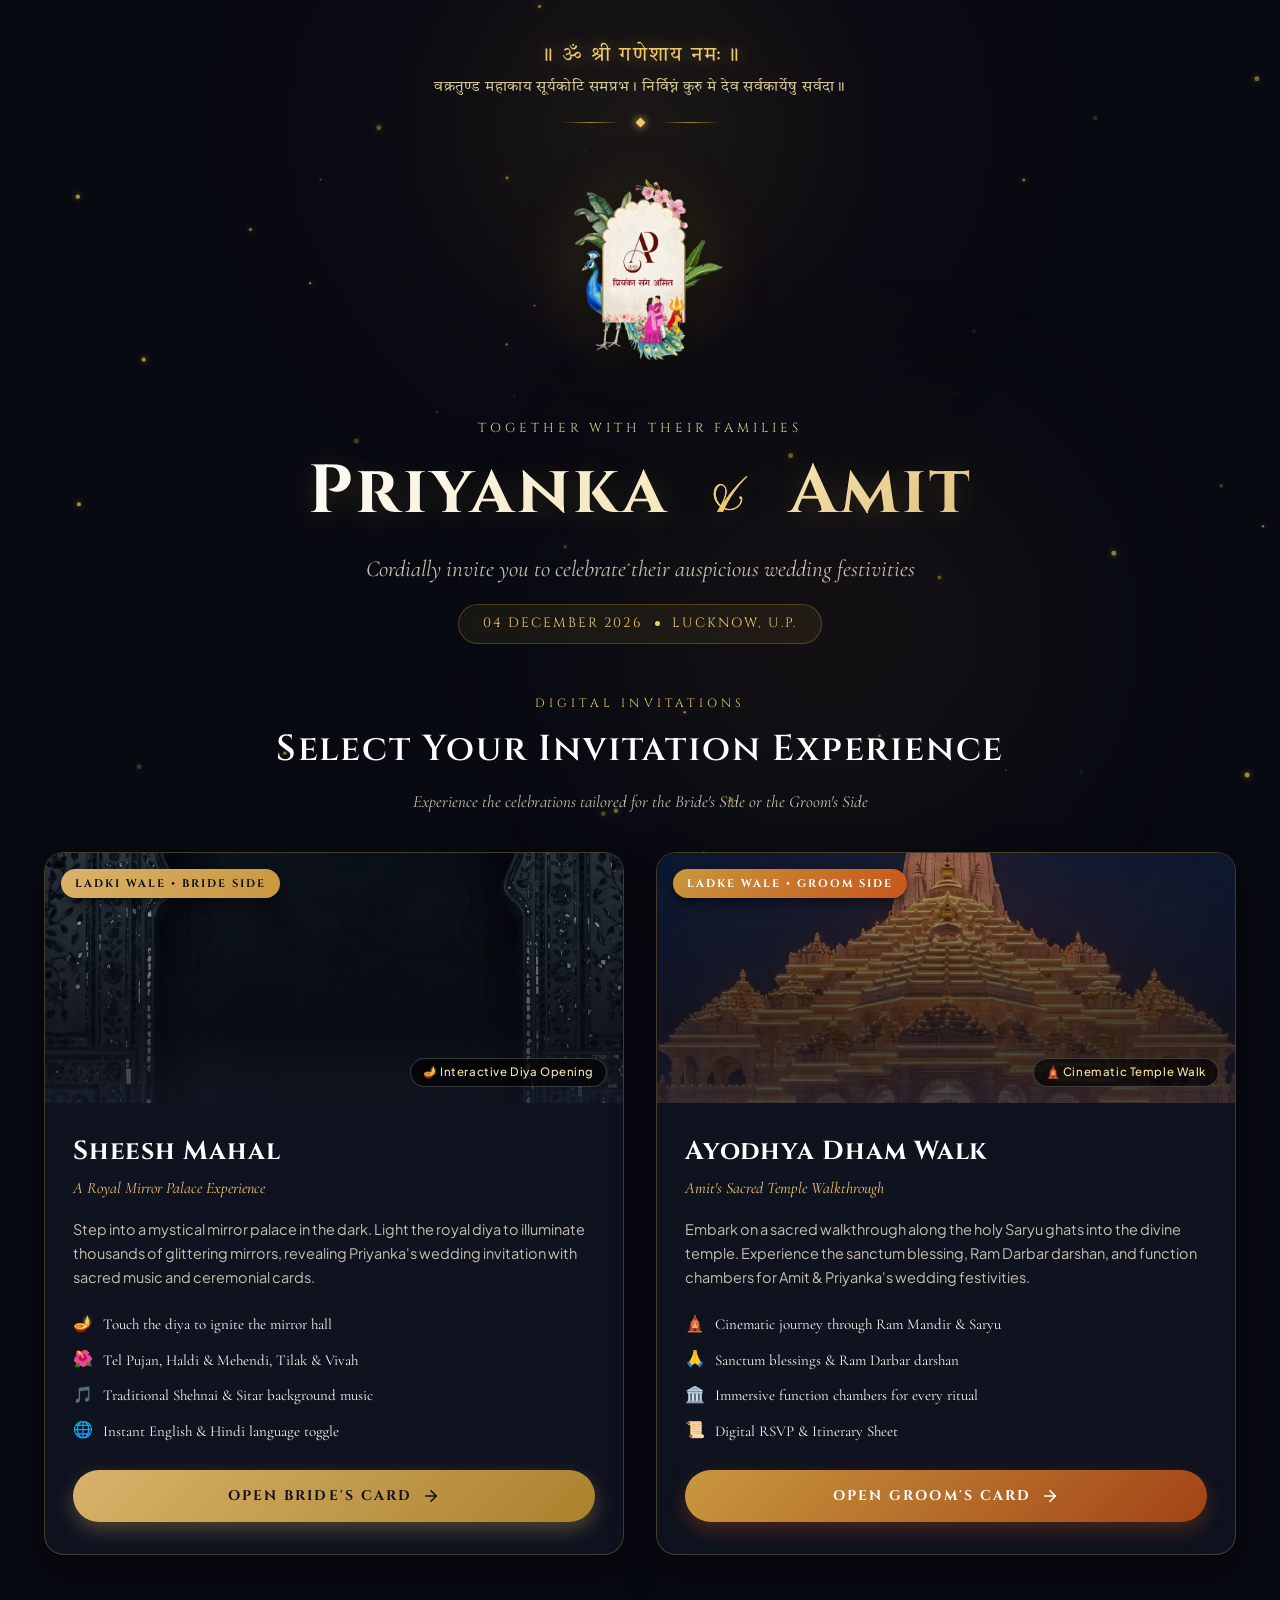
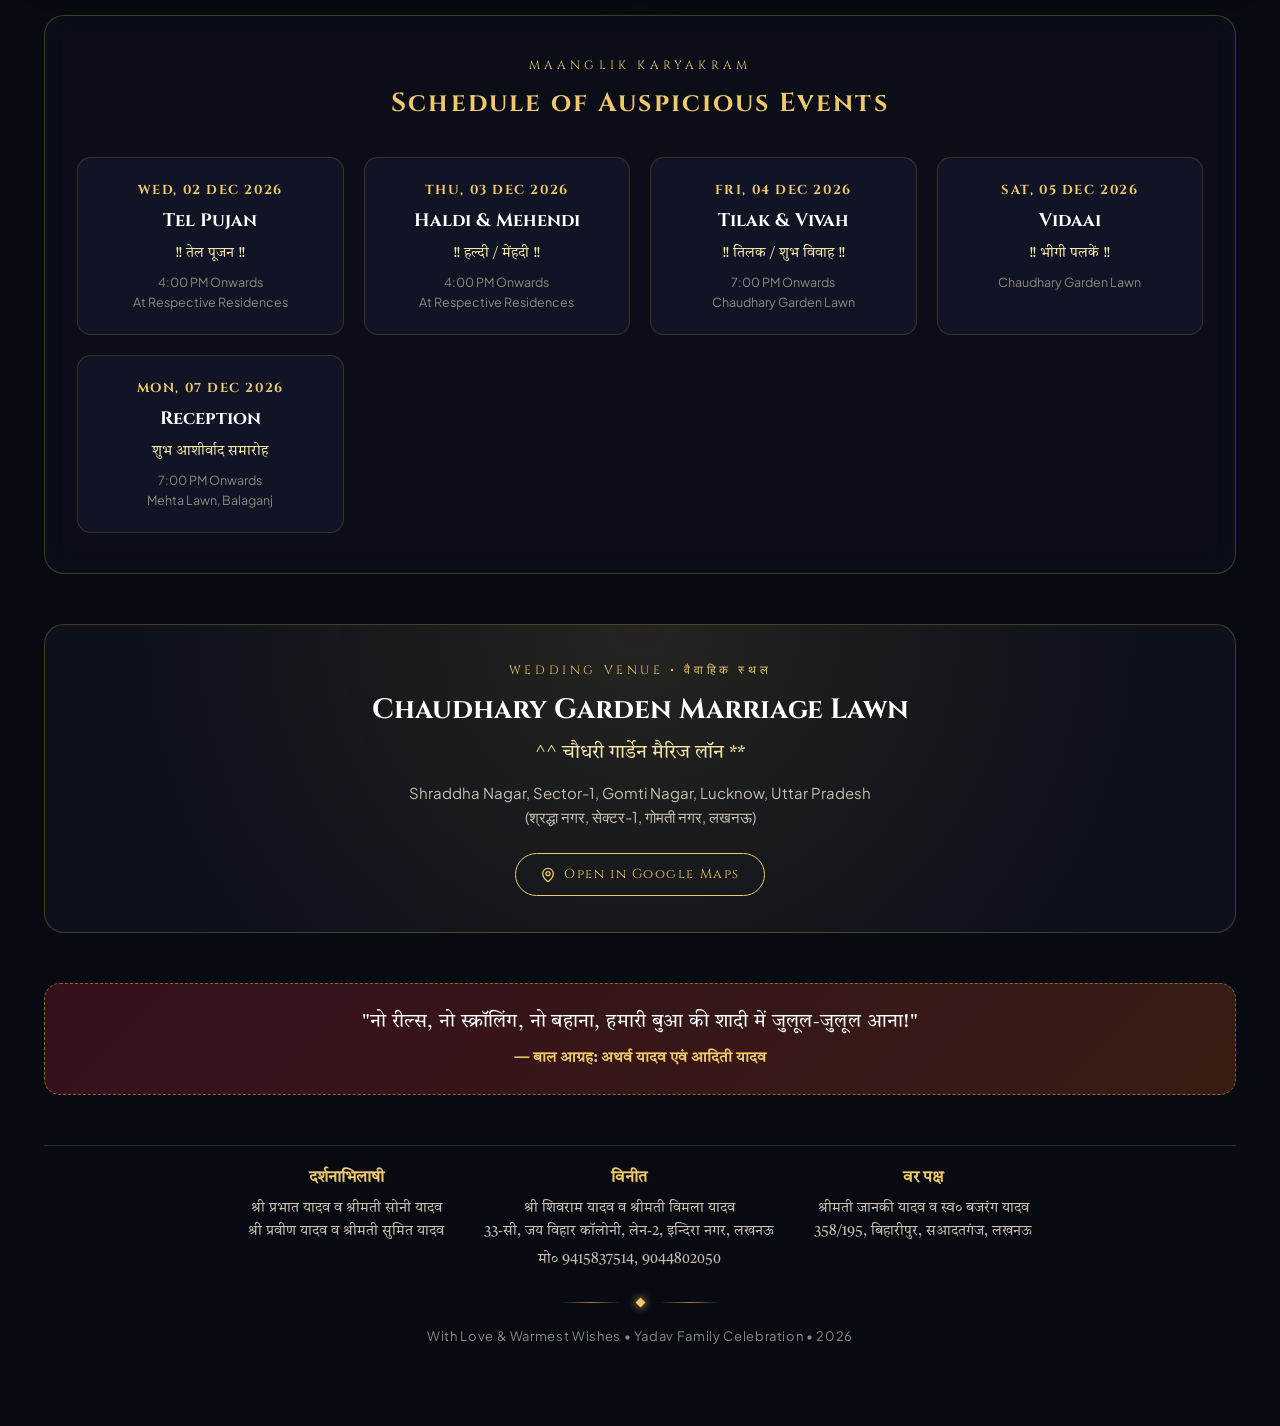
==== commit e2cc3e19: "Update Vidaai details, location text, custom vidaai image, and add 07 Dec Reception event" ====
--- a/index.html
+++ b/index.html
@@ -133,7 +133,7 @@
       <div class="section-kicker">Maanglik Karyakram</div>
       <h3 class="timeline-title">Schedule of Auspicious Events</h3>
     </div>
-    <div class="timeline-grid">
+        <div class="timeline-grid">
       <div class="timeline-item">
         <div class="timeline-date">WED, 02 DEC 2026</div>
         <div class="timeline-fn">Tel Pujan</div>
@@ -156,7 +156,13 @@
         <div class="timeline-date">SAT, 05 DEC 2026</div>
         <div class="timeline-fn">Vidaai</div>
         <div class="timeline-hindi">!! भीगी पलकें !!</div>
-        <div class="timeline-time">7:00 AM<br>Chaudhary Garden Lawn</div>
+        <div class="timeline-time">Chaudhary Garden Lawn</div>
+      </div>
+      <div class="timeline-item">
+        <div class="timeline-date">MON, 07 DEC 2026</div>
+        <div class="timeline-fn">Reception</div>
+        <div class="timeline-hindi">शुभ आशीर्वाद समारोह</div>
+        <div class="timeline-time">7:00 PM Onwards<br>Mehta Lawn, Balaganj</div>
       </div>
     </div>
   </section>
--- a/assets/css/portal.css
+++ b/assets/css/portal.css
@@ -480,7 +480,7 @@
 
 .timeline-grid {
   display: grid;
-  grid-template-columns: repeat(4, 1fr);
+  grid-template-columns: repeat(auto-fit, minmax(210px, 1fr));
   gap: 20px;
 }
 @media (max-width: 900px) {
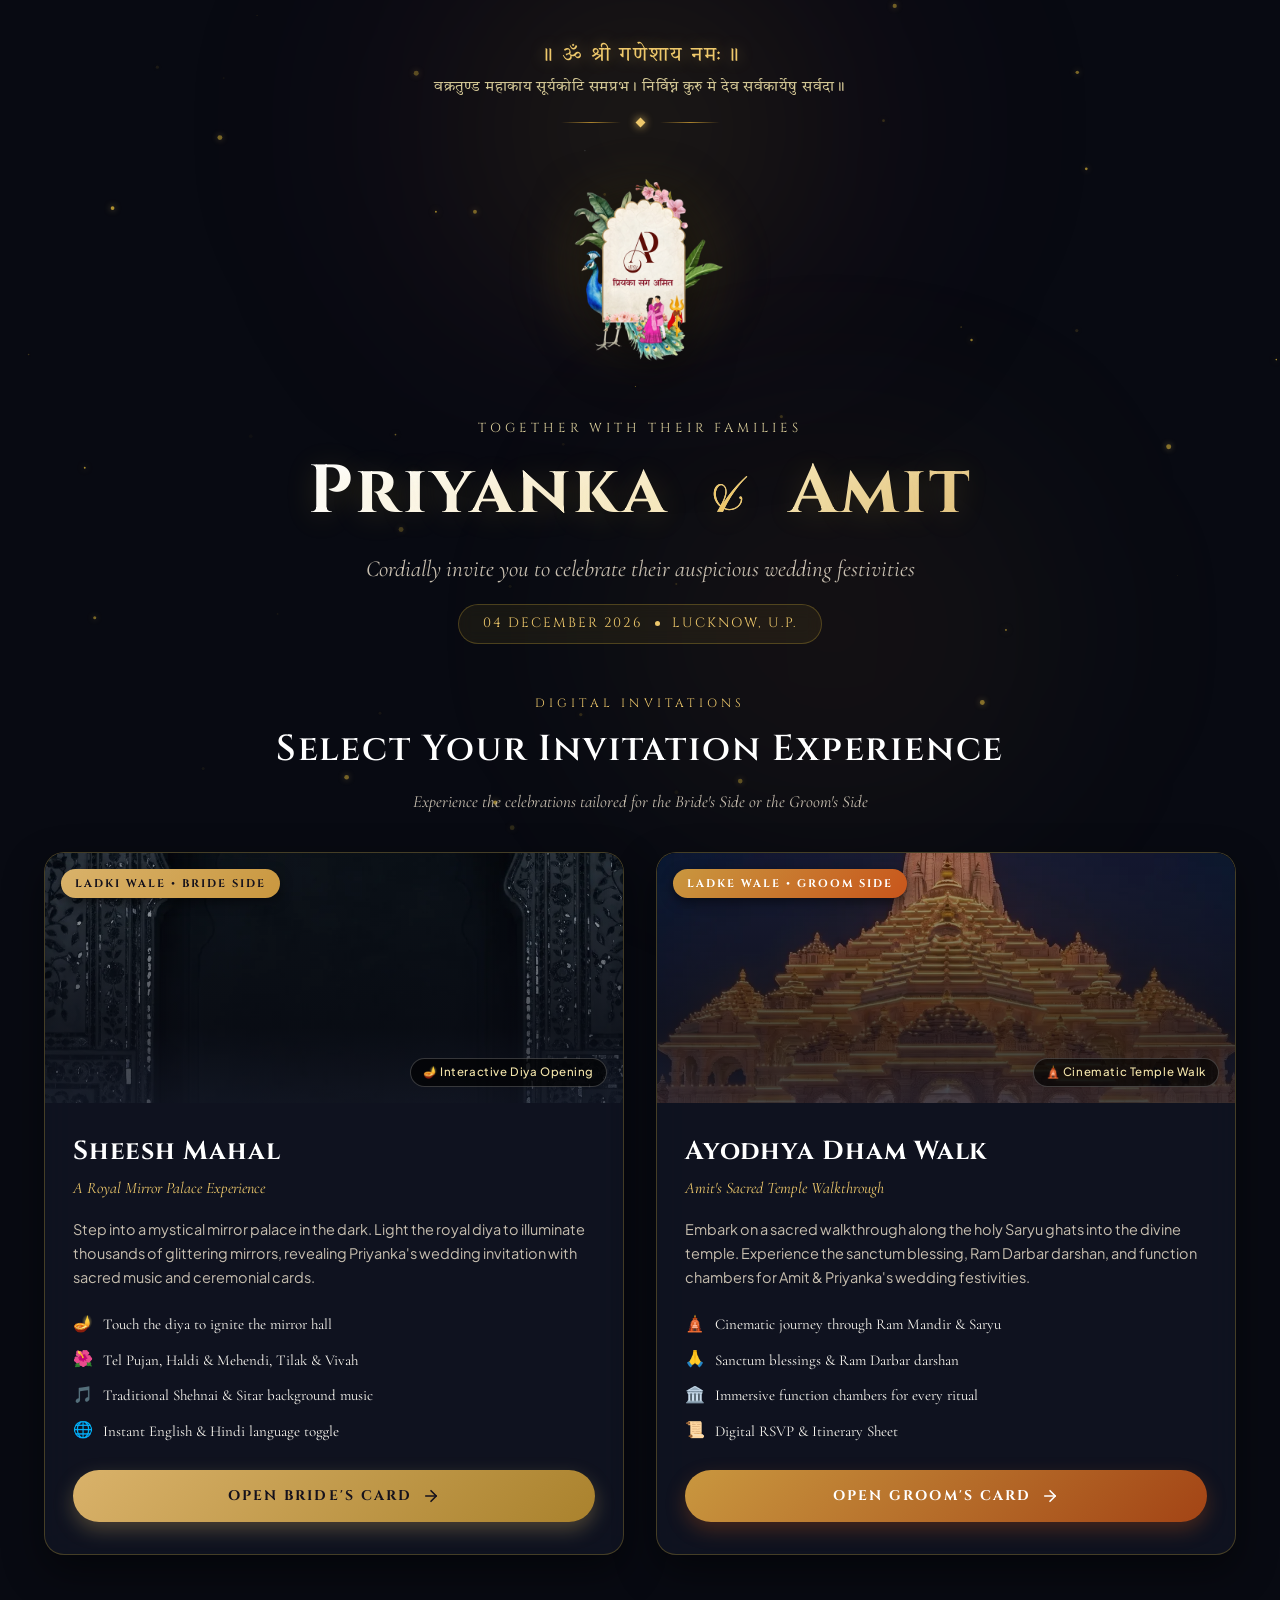
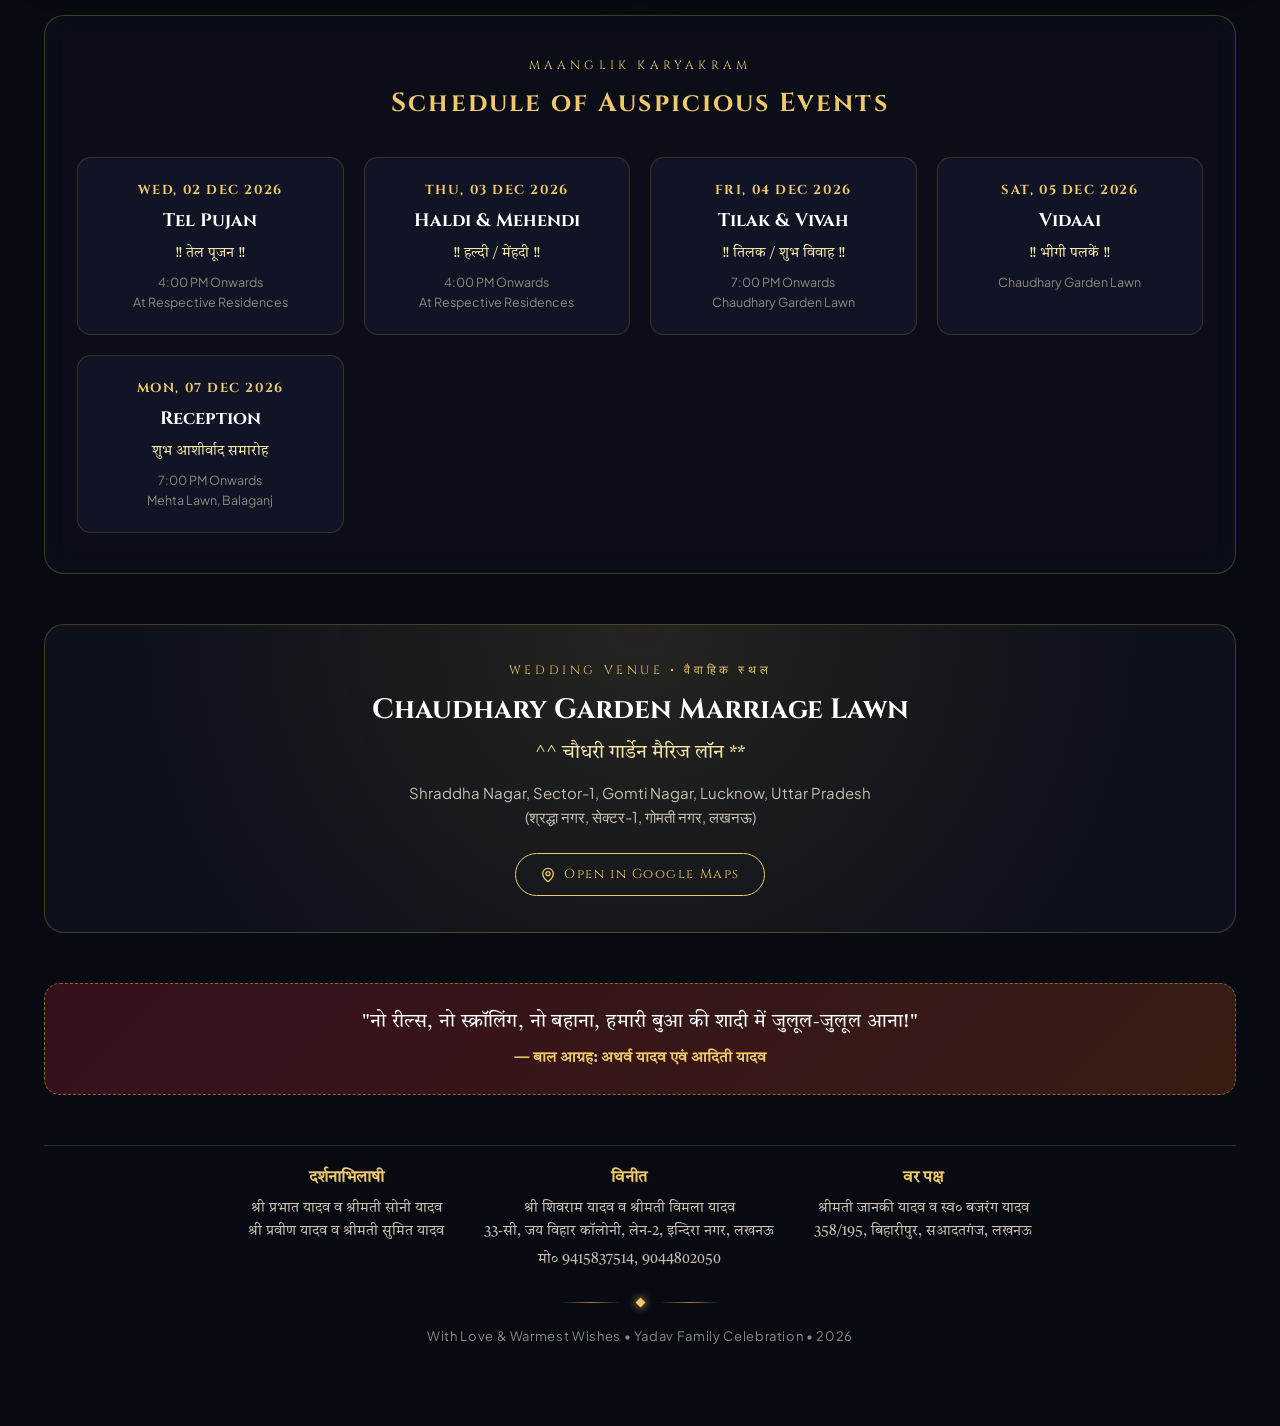
==== commit 1086415c: "Add cache-busting query strings to HTML asset links to force fresh browser reload" ====
--- a/index.html
+++ b/index.html
@@ -15,7 +15,7 @@
 <link rel="preconnect" href="https://fonts.gstatic.com" crossorigin>
 <link href="https://fonts.googleapis.com/css2?family=Cinzel:wght@400;500;600;700;800&family=Cormorant+Garamond:ital,wght@0,300;0,400;0,500;0,600;0,700;1,400;1,600&family=Pinyon+Script&family=Tiro+Devanagari+Hindi:ital@0;1&family=Plus+Jakarta+Sans:wght@300;400;500;600&display=swap" rel="stylesheet">
 
-<link rel="stylesheet" href="assets/css/portal.css">
+<link rel="stylesheet" href="assets/css/portal.css?v=2">
 </head>
 <body>
 
@@ -221,6 +221,6 @@
 </div>
 
 <!-- BACKGROUND CANVAS PARTICLES SCRIPT -->
-<script src="assets/js/portal.js"></script>
+<script src="assets/js/portal.js?v=2"></script>
 </body>
 </html>
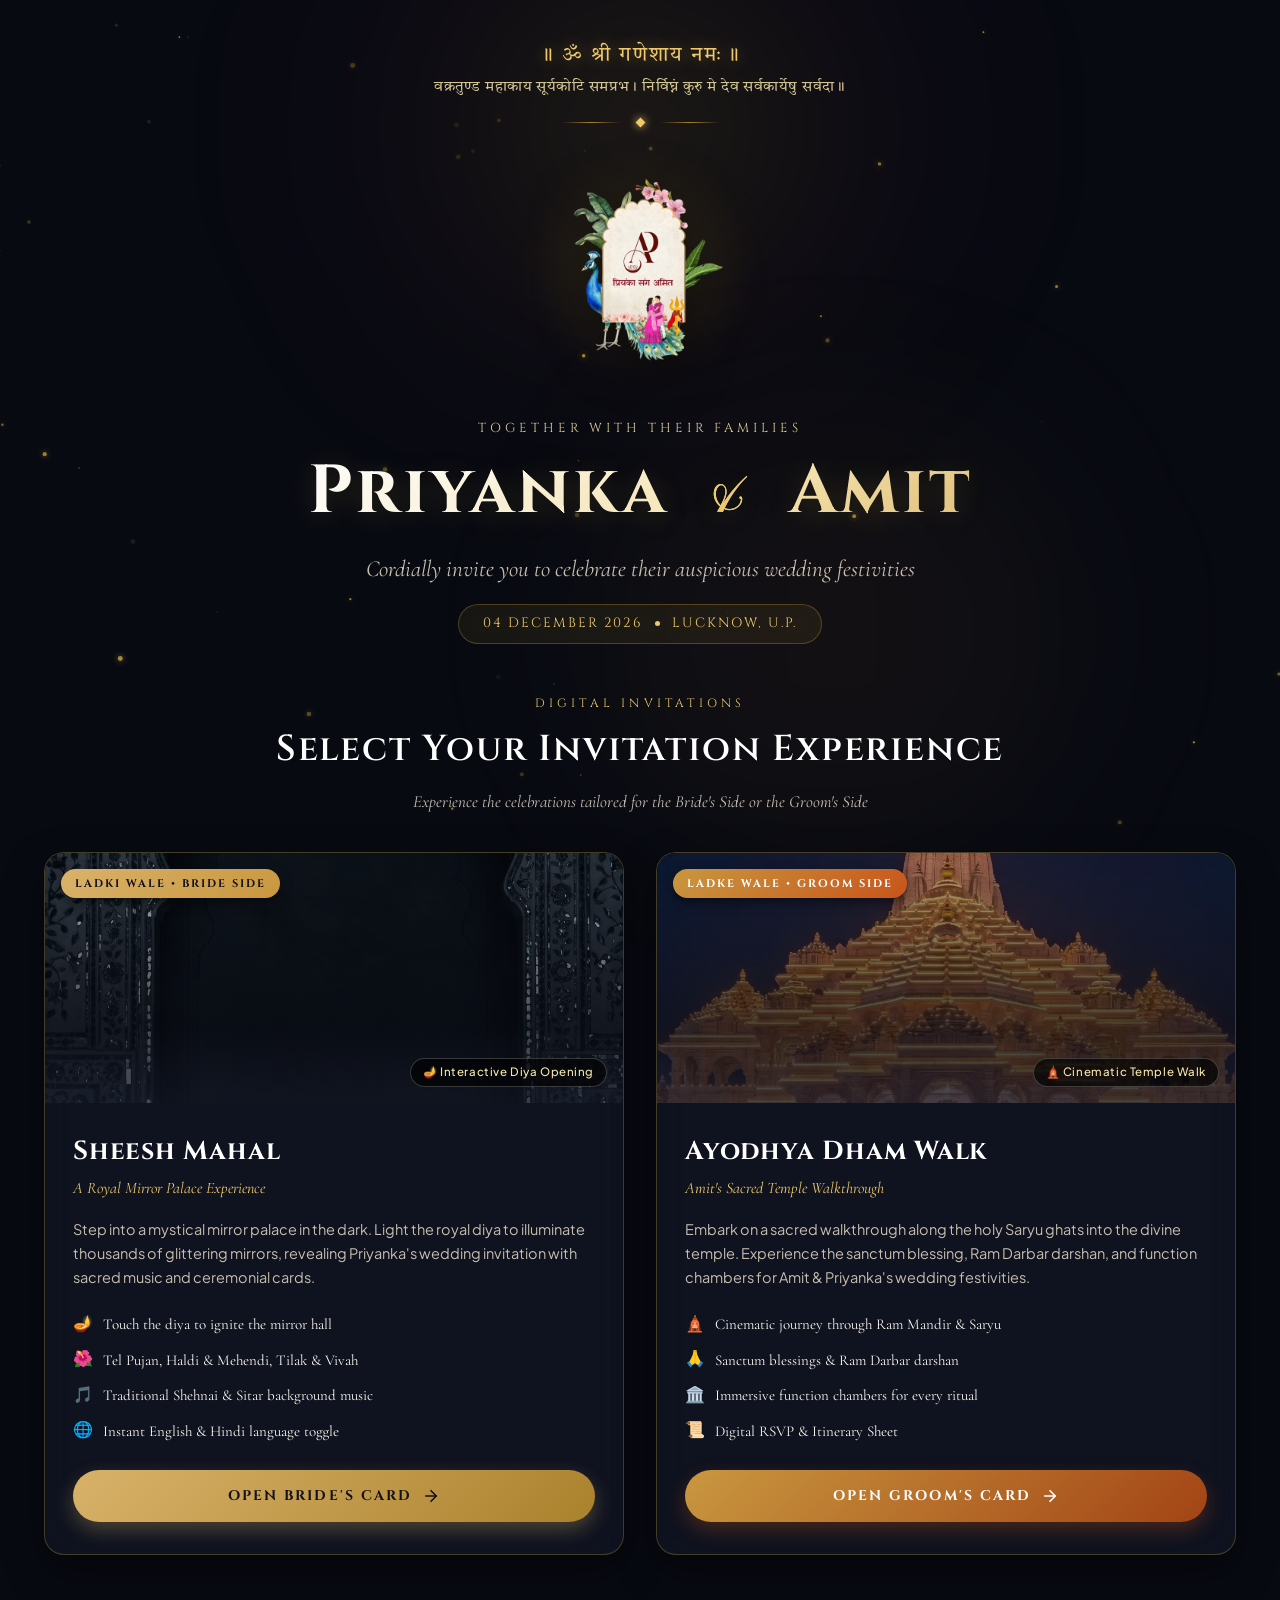
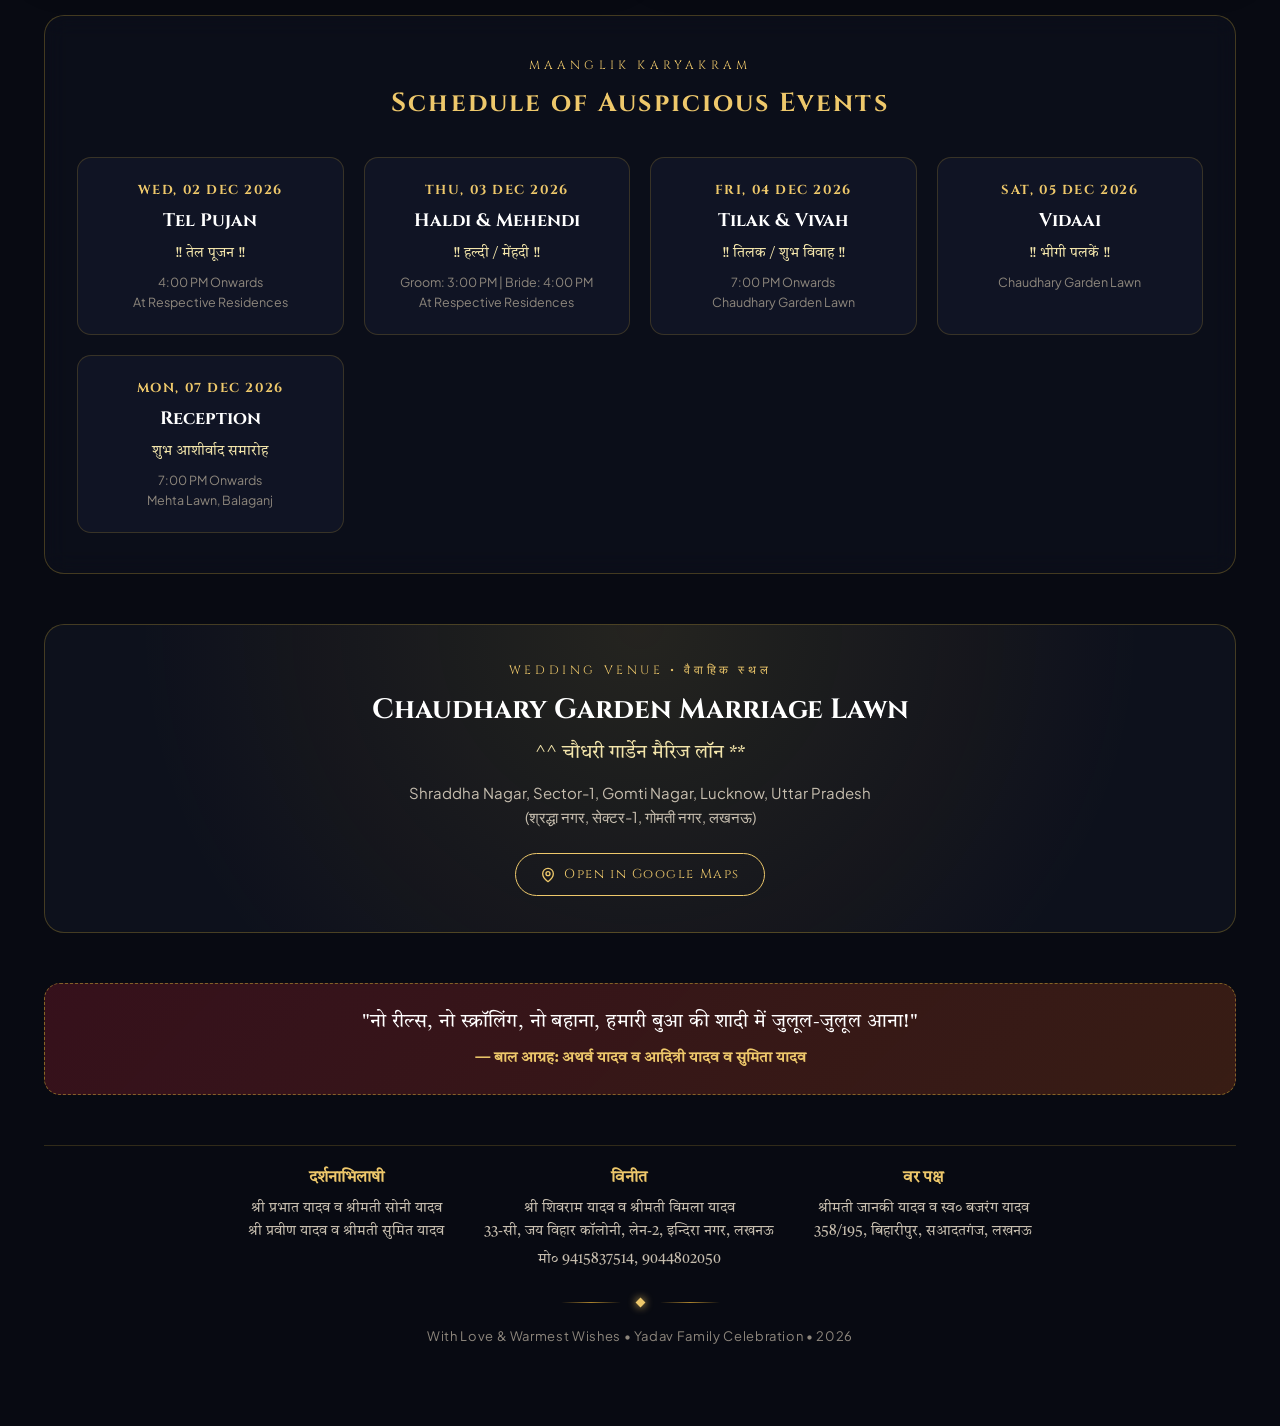
==== commit cd6d7d18: "Auto-play music on scroll and remove sound button in groom card; update Haldi time to 3 PM and updat" ====
--- a/index.html
+++ b/index.html
@@ -144,7 +144,7 @@
         <div class="timeline-date">THU, 03 DEC 2026</div>
         <div class="timeline-fn">Haldi &amp; Mehendi</div>
         <div class="timeline-hindi">!! हल्दी / मेंहदी !!</div>
-        <div class="timeline-time">4:00 PM Onwards<br>At Respective Residences</div>
+        <div class="timeline-time">Groom: 3:00 PM | Bride: 4:00 PM<br>At Respective Residences</div>
       </div>
       <div class="timeline-item">
         <div class="timeline-date">FRI, 04 DEC 2026</div>
@@ -188,7 +188,7 @@
       "नो रील्स, नो स्क्रॉलिंग, नो बहाना, हमारी बुआ की शादी में जुलूल-जुलूल आना!"
     </p>
     <p class="bal-author">
-      — बाल आग्रह: अथर्व यादव एवं आदिती यादव
+      — बाल आग्रह: अथर्व यादव व आदित्री यादव व सुमिता यादव
     </p>
   </div>
 
